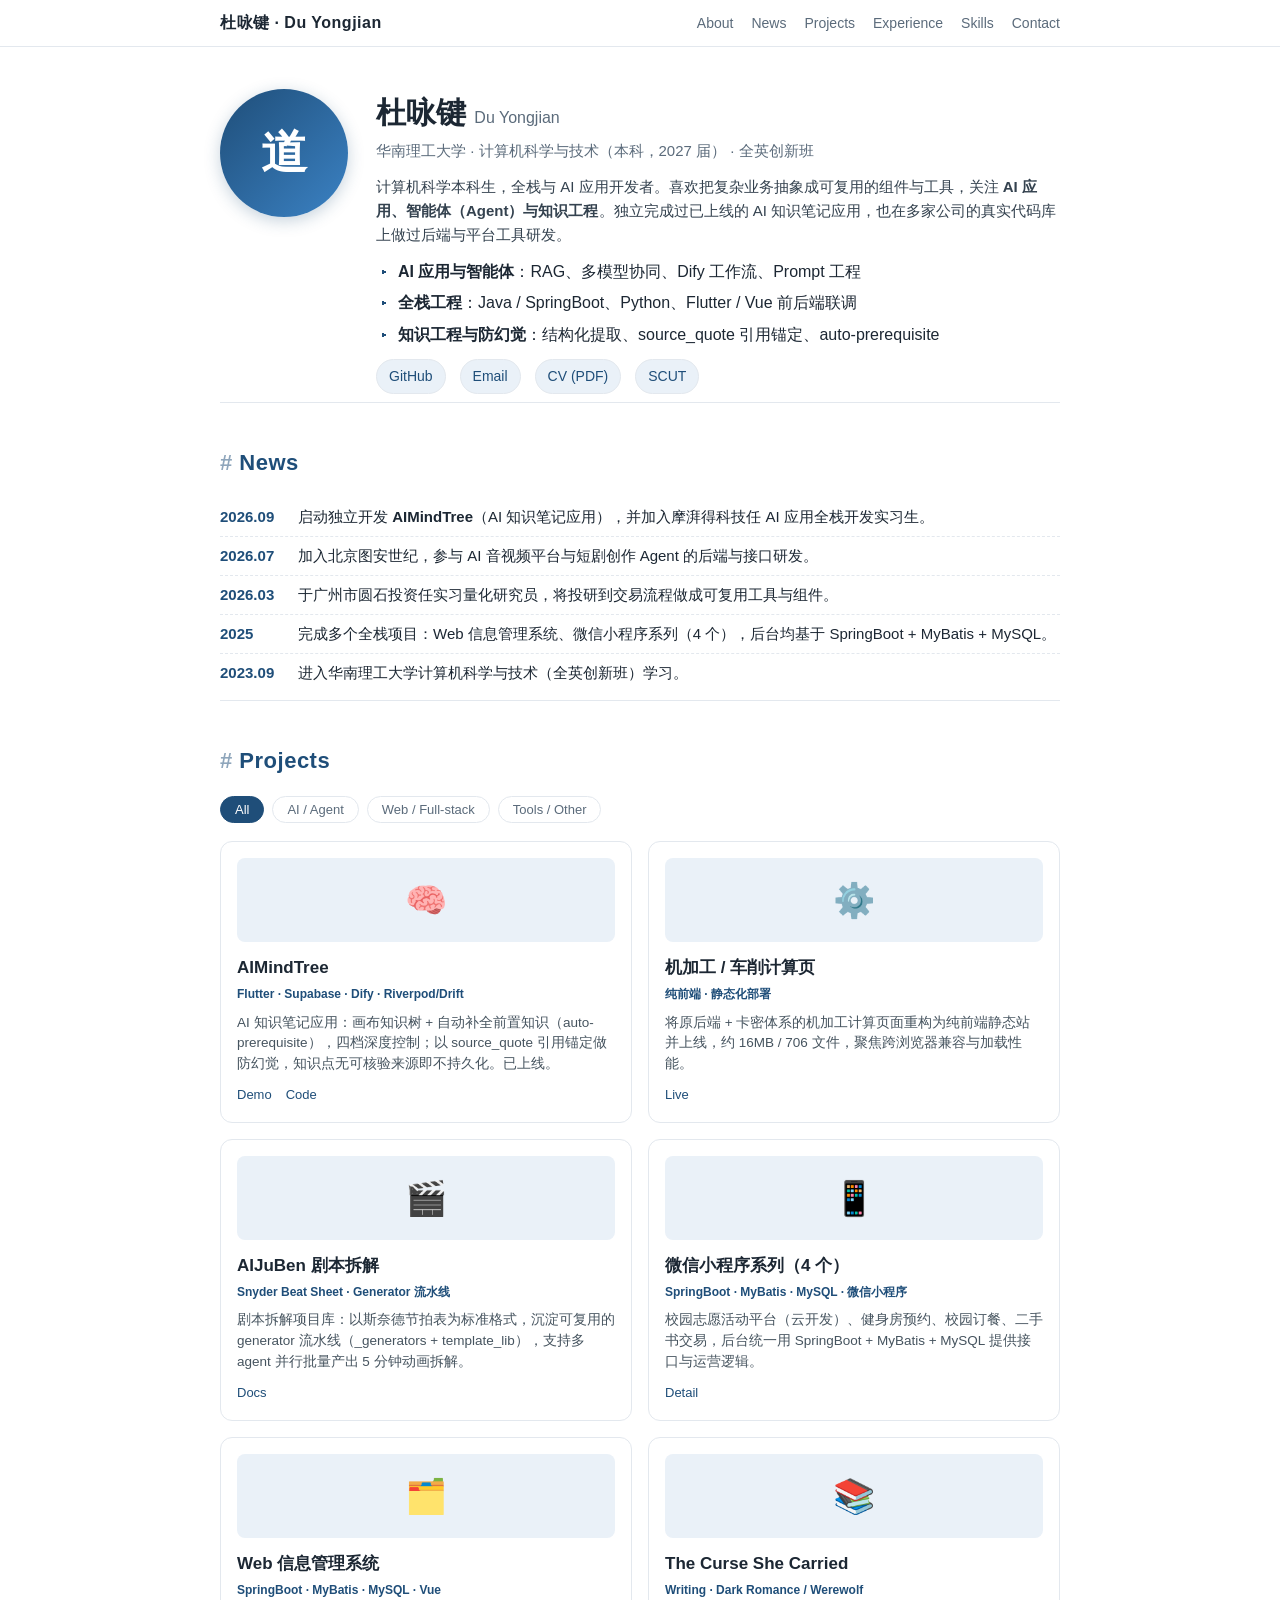
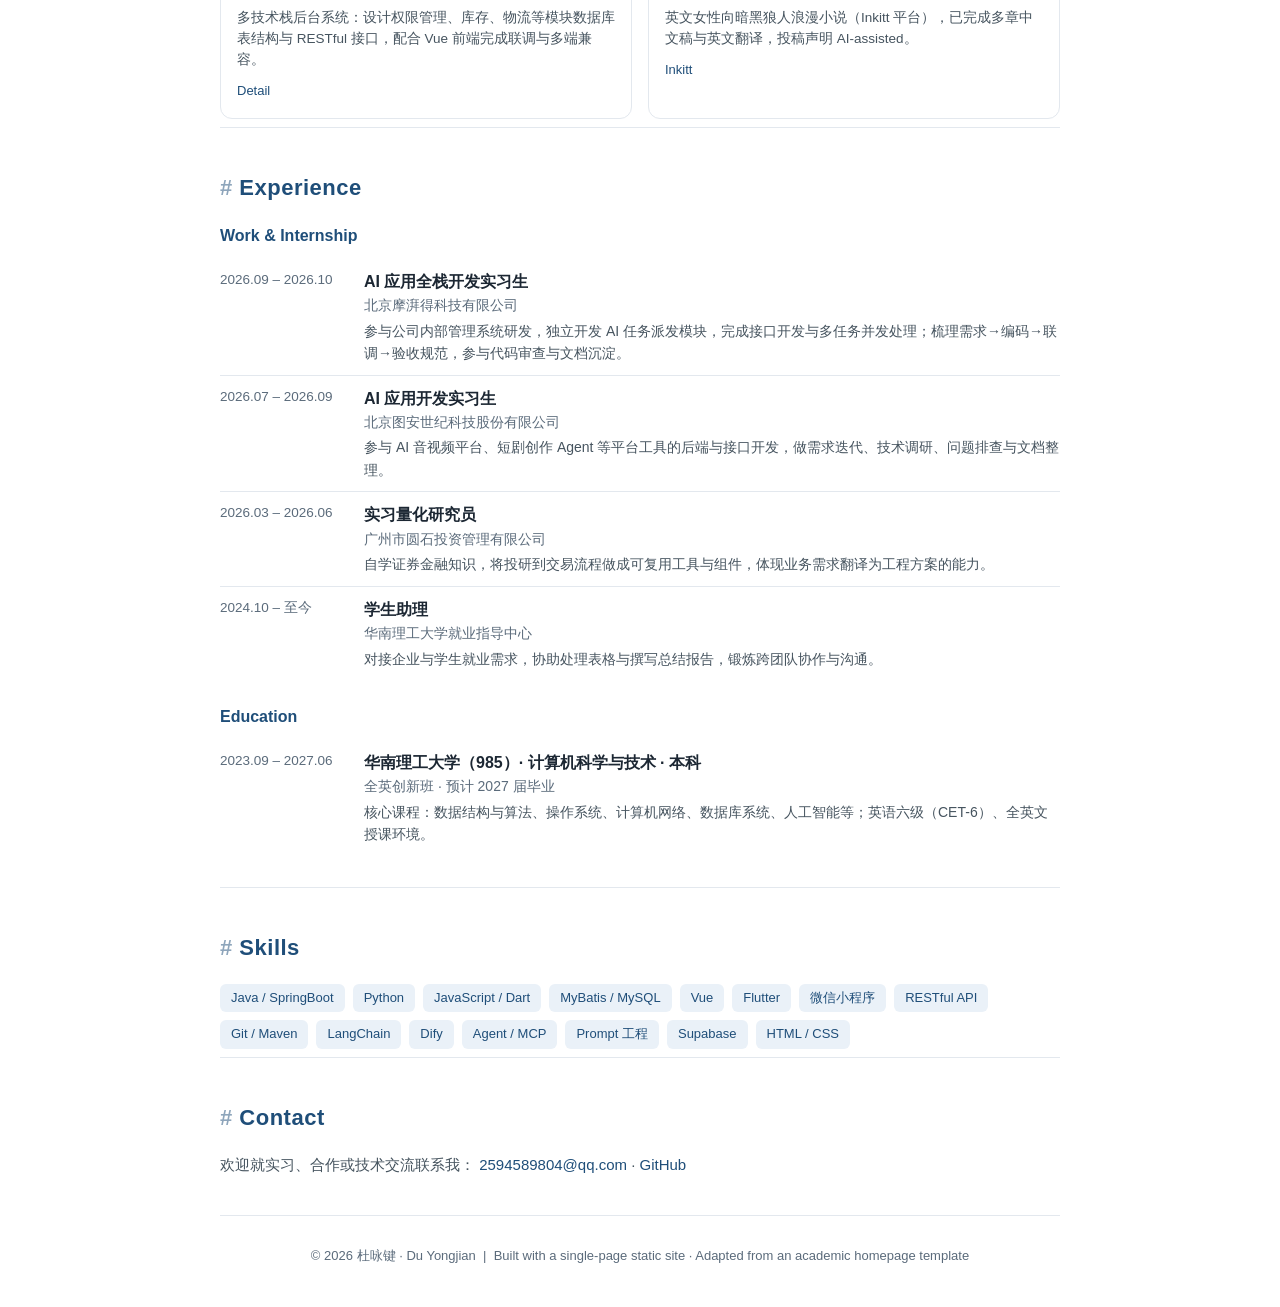
==== index.html @ d3aebc26 "Add personal homepage: single-page site + README" ====
<!DOCTYPE html>
<html lang="zh-CN">
<head>
<meta charset="UTF-8">
<meta name="viewport" content="width=device-width, initial-scale=1.0">
<title>杜咏键 · Du Yongjian — Personal Homepage</title>
<style>
  :root{
    --ink:#1c2733;
    --muted:#5b6b7b;
    --accent:#1f4e79;
    --accent-soft:#eaf1f8;
    --line:#e3e8ee;
    --bg:#ffffff;
    --maxw:880px;
  }
  *{box-sizing:border-box;margin:0;padding:0;}
  html{scroll-behavior:smooth;}
  body{
    font-family:-apple-system,BlinkMacSystemFont,"Segoe UI","PingFang SC","Microsoft YaHei",Helvetica,Arial,sans-serif;
    color:var(--ink);
    background:var(--bg);
    line-height:1.6;
    font-size:16px;
  }
  a{color:var(--accent);text-decoration:none;}
  a:hover{text-decoration:underline;}

  /* ---- nav ---- */
  nav{
    position:sticky;top:0;z-index:50;
    background:rgba(255,255,255,.92);
    backdrop-filter:saturate(180%) blur(8px);
    border-bottom:1px solid var(--line);
  }
  .nav-inner{
    max-width:var(--maxw);margin:0 auto;padding:10px 20px;
    display:flex;align-items:center;justify-content:space-between;gap:12px;
  }
  .nav-brand{font-weight:700;letter-spacing:.5px;color:var(--ink);}
  .nav-links{display:flex;gap:18px;flex-wrap:wrap;font-size:14px;}
  .nav-links a{color:var(--muted);}
  .nav-links a:hover{color:var(--accent);text-decoration:none;}

  .wrap{max-width:var(--maxw);margin:0 auto;padding:0 20px;}

  section{padding:42px 0 8px;border-top:1px solid var(--line);}
  section:first-of-type{border-top:none;}
  h2.sec{
    font-size:22px;font-weight:700;color:var(--accent);
    margin-bottom:18px;letter-spacing:.5px;
  }
  h2.sec::before{content:"# ";color:var(--accent);opacity:.5;}

  /* ---- about ---- */
  .about{display:flex;gap:28px;align-items:flex-start;flex-wrap:wrap;}
  .avatar{
    width:128px;height:128px;border-radius:50%;flex-shrink:0;
    background:linear-gradient(135deg,#1f4e79,#3b82c4);
    display:flex;align-items:center;justify-content:center;
    color:#fff;font-size:46px;font-weight:700;
    box-shadow:0 4px 16px rgba(31,78,121,.25);
  }
  .about-text{flex:1;min-width:260px;}
  .about-text h1{font-size:30px;margin-bottom:2px;}
  .about-text .sub{color:var(--muted);font-size:15px;margin-bottom:12px;}
  .about-text p{font-size:15px;color:#34424f;margin-bottom:10px;}
  .dirs{margin:12px 0;}
  .dirs li{margin:6px 0;list-style:none;padding-left:22px;position:relative;}
  .dirs li::before{content:"▸";position:absolute;left:4px;color:var(--accent);}
  .socials{display:flex;gap:14px;flex-wrap:wrap;margin-top:10px;font-size:14px;}
  .socials a{
    border:1px solid var(--line);padding:5px 12px;border-radius:20px;
    color:var(--accent);background:var(--accent-soft);
  }
  .socials a:hover{background:#dde8f4;text-decoration:none;}

  /* ---- news ---- */
  .news-list{list-style:none;font-size:15px;}
  .news-list li{display:flex;gap:14px;padding:7px 0;border-bottom:1px dashed var(--line);}
  .news-date{color:var(--accent);font-weight:600;flex-shrink:0;width:64px;font-variant-numeric:tabular-nums;}
  .news-list li:last-child{border-bottom:none;}

  /* ---- projects ---- */
  .filters{display:flex;gap:8px;flex-wrap:wrap;margin-bottom:18px;}
  .filters button{
    border:1px solid var(--line);background:#fff;color:var(--muted);
    padding:5px 14px;border-radius:18px;cursor:pointer;font-size:13px;
    font-family:inherit;transition:.15s;
  }
  .filters button:hover{border-color:var(--accent);color:var(--accent);}
  .filters button.active{background:var(--accent);color:#fff;border-color:var(--accent);}

  .proj-grid{display:grid;grid-template-columns:1fr 1fr;gap:16px;}
  .proj{
    border:1px solid var(--line);border-radius:12px;padding:16px;
    transition:.15s;background:#fff;
  }
  .proj:hover{box-shadow:0 6px 20px rgba(31,78,121,.12);transform:translateY(-2px);border-color:#cdd9e6;}
  .proj .thumb{
    height:84px;border-radius:8px;margin-bottom:12px;
    display:flex;align-items:center;justify-content:center;font-size:34px;
    background:var(--accent-soft);
  }
  .proj h3{font-size:17px;margin-bottom:4px;}
  .proj .tags{font-size:12px;color:var(--accent);margin-bottom:8px;font-weight:600;}
  .proj p{font-size:13.5px;color:#46545f;line-height:1.55;}
  .proj .links{margin-top:10px;font-size:13px;display:flex;gap:14px;}

  /* ---- experience ---- */
  .exp-block{margin-bottom:24px;}
  .exp-block h3{font-size:16px;color:var(--accent);margin-bottom:10px;}
  .item{display:flex;gap:14px;padding:10px 0;border-bottom:1px solid var(--line);}
  .item:last-child{border-bottom:none;}
  .item .yr{color:var(--muted);font-size:13.5px;flex-shrink:0;width:130px;font-variant-numeric:tabular-nums;}
  .item .body{flex:1;}
  .item .body .t{font-weight:600;}
  .item .body .o{color:var(--muted);font-size:14px;}
  .item .body .d{font-size:14px;color:#46545f;margin-top:3px;}

  .skills{display:flex;flex-wrap:wrap;gap:8px;margin-top:6px;}
  .skills span{
    background:var(--accent-soft);color:var(--accent);
    padding:4px 11px;border-radius:6px;font-size:13px;
  }

  footer{
    text-align:center;color:var(--muted);font-size:13px;
    padding:30px 20px 40px;border-top:1px solid var(--line);margin-top:30px;
  }

  @media(max-width:680px){
    .proj-grid{grid-template-columns:1fr;}
    .item{flex-direction:column;gap:2px;}
    .item .yr{width:auto;}
    .about-text h1{font-size:26px;}
  }
</style>
</head>
<body>

<nav>
  <div class="nav-inner">
    <div class="nav-brand">杜咏键 · Du Yongjian</div>
    <div class="nav-links">
      <a href="#about">About</a>
      <a href="#news">News</a>
      <a href="#projects">Projects</a>
      <a href="#experience">Experience</a>
      <a href="#skills">Skills</a>
      <a href="#contact">Contact</a>
    </div>
  </div>
</nav>

<div class="wrap">

  <!-- ABOUT -->
  <section id="about">
    <div class="about">
      <div class="avatar">道</div>
      <div class="about-text">
        <h1>杜咏键 <span style="font-size:16px;color:var(--muted);font-weight:400;">Du Yongjian</span></h1>
        <div class="sub">华南理工大学 · 计算机科学与技术（本科，2027 届） · 全英创新班</div>
        <p>计算机科学本科生，全栈与 AI 应用开发者。喜欢把复杂业务抽象成可复用的组件与工具，关注 <b>AI 应用、智能体（Agent）与知识工程</b>。独立完成过已上线的 AI 知识笔记应用，也在多家公司的真实代码库上做过后端与平台工具研发。</p>
        <ul class="dirs">
          <li><b>AI 应用与智能体</b>：RAG、多模型协同、Dify 工作流、Prompt 工程</li>
          <li><b>全栈工程</b>：Java / SpringBoot、Python、Flutter / Vue 前后端联调</li>
          <li><b>知识工程与防幻觉</b>：结构化提取、source_quote 引用锚定、auto-prerequisite</li>
        </ul>
        <div class="socials">
          <a href="https://github.com/duyongjian" target="_blank" rel="noopener">GitHub</a>
          <a href="mailto:2594589804@qq.com">Email</a>
          <a href="#" onclick="return false;">CV (PDF)</a>
          <a href="https://www.scuteo.com" target="_blank" rel="noopener">SCUT</a>
        </div>
      </div>
    </div>
  </section>

  <!-- NEWS -->
  <section id="news">
    <h2 class="sec">News</h2>
    <ul class="news-list">
      <li><span class="news-date">2026.09</span><span>启动独立开发 <b>AIMindTree</b>（AI 知识笔记应用），并加入摩湃得科技任 AI 应用全栈开发实习生。</span></li>
      <li><span class="news-date">2026.07</span><span>加入北京图安世纪，参与 AI 音视频平台与短剧创作 Agent 的后端与接口研发。</span></li>
      <li><span class="news-date">2026.03</span><span>于广州市圆石投资任实习量化研究员，将投研到交易流程做成可复用工具与组件。</span></li>
      <li><span class="news-date">2025</span><span>完成多个全栈项目：Web 信息管理系统、微信小程序系列（4 个），后台均基于 SpringBoot + MyBatis + MySQL。</span></li>
      <li><span class="news-date">2023.09</span><span>进入华南理工大学计算机科学与技术（全英创新班）学习。</span></li>
    </ul>
  </section>

  <!-- PROJECTS -->
  <section id="projects">
    <h2 class="sec">Projects</h2>
    <div class="filters" id="filters">
      <button class="active" data-f="all">All</button>
      <button data-f="ai">AI / Agent</button>
      <button data-f="web">Web / Full-stack</button>
      <button data-f="tool">Tools / Other</button>
    </div>
    <div class="proj-grid" id="projGrid">

      <div class="proj" data-cat="ai">
        <div class="thumb">🧠</div>
        <h3>AIMindTree</h3>
        <div class="tags">Flutter · Supabase · Dify · Riverpod/Drift</div>
        <p>AI 知识笔记应用：画布知识树 + 自动补全前置知识（auto-prerequisite），四档深度控制；以 source_quote 引用锚定做防幻觉，知识点无可核验来源即不持久化。已上线。</p>
        <div class="links"><a href="#" onclick="return false;">Demo</a><a href="#" onclick="return false;">Code</a></div>
      </div>

      <div class="proj" data-cat="web">
        <div class="thumb">⚙️</div>
        <h3>机加工 / 车削计算页</h3>
        <div class="tags">纯前端 · 静态化部署</div>
        <p>将原后端 + 卡密体系的机加工计算页面重构为纯前端静态站并上线，约 16MB / 706 文件，聚焦跨浏览器兼容与加载性能。</p>
        <div class="links"><a href="https://ac4d0d6ac0854cedb9c7479b4c4d7e1e.app.workbuddy.link" target="_blank" rel="noopener">Live</a></div>
      </div>

      <div class="proj" data-cat="tool">
        <div class="thumb">🎬</div>
        <h3>AIJuBen 剧本拆解</h3>
        <div class="tags">Snyder Beat Sheet · Generator 流水线</div>
        <p>剧本拆解项目库：以斯奈德节拍表为标准格式，沉淀可复用的 generator 流水线（_generators + template_lib），支持多 agent 并行批量产出 5 分钟动画拆解。</p>
        <div class="links"><a href="#" onclick="return false;">Docs</a></div>
      </div>

      <div class="proj" data-cat="web">
        <div class="thumb">📱</div>
        <h3>微信小程序系列（4 个）</h3>
        <div class="tags">SpringBoot · MyBatis · MySQL · 微信小程序</div>
        <p>校园志愿活动平台（云开发）、健身房预约、校园订餐、二手书交易，后台统一用 SpringBoot + MyBatis + MySQL 提供接口与运营逻辑。</p>
        <div class="links"><a href="#" onclick="return false;">Detail</a></div>
      </div>

      <div class="proj" data-cat="web">
        <div class="thumb">🗂️</div>
        <h3>Web 信息管理系统</h3>
        <div class="tags">SpringBoot · MyBatis · MySQL · Vue</div>
        <p>多技术栈后台系统：设计权限管理、库存、物流等模块数据库表结构与 RESTful 接口，配合 Vue 前端完成联调与多端兼容。</p>
        <div class="links"><a href="#" onclick="return false;">Detail</a></div>
      </div>

      <div class="proj" data-cat="tool">
        <div class="thumb">📚</div>
        <h3>The Curse She Carried</h3>
        <div class="tags">Writing · Dark Romance / Werewolf</div>
        <p>英文女性向暗黑狼人浪漫小说（Inkitt 平台），已完成多章中文稿与英文翻译，投稿声明 AI-assisted。</p>
        <div class="links"><a href="#" onclick="return false;">Inkitt</a></div>
      </div>

    </div>
  </section>

  <!-- EXPERIENCE -->
  <section id="experience">
    <h2 class="sec">Experience</h2>

    <div class="exp-block">
      <h3>Work &amp; Internship</h3>
      <div class="item">
        <div class="yr">2026.09 – 2026.10</div>
        <div class="body">
          <div class="t">AI 应用全栈开发实习生</div>
          <div class="o">北京摩湃得科技有限公司</div>
          <div class="d">参与公司内部管理系统研发，独立开发 AI 任务派发模块，完成接口开发与多任务并发处理；梳理需求→编码→联调→验收规范，参与代码审查与文档沉淀。</div>
        </div>
      </div>
      <div class="item">
        <div class="yr">2026.07 – 2026.09</div>
        <div class="body">
          <div class="t">AI 应用开发实习生</div>
          <div class="o">北京图安世纪科技股份有限公司</div>
          <div class="d">参与 AI 音视频平台、短剧创作 Agent 等平台工具的后端与接口开发，做需求迭代、技术调研、问题排查与文档整理。</div>
        </div>
      </div>
      <div class="item">
        <div class="yr">2026.03 – 2026.06</div>
        <div class="body">
          <div class="t">实习量化研究员</div>
          <div class="o">广州市圆石投资管理有限公司</div>
          <div class="d">自学证券金融知识，将投研到交易流程做成可复用工具与组件，体现业务需求翻译为工程方案的能力。</div>
        </div>
      </div>
      <div class="item">
        <div class="yr">2024.10 – 至今</div>
        <div class="body">
          <div class="t">学生助理</div>
          <div class="o">华南理工大学就业指导中心</div>
          <div class="d">对接企业与学生就业需求，协助处理表格与撰写总结报告，锻炼跨团队协作与沟通。</div>
        </div>
      </div>
    </div>

    <div class="exp-block">
      <h3>Education</h3>
      <div class="item">
        <div class="yr">2023.09 – 2027.06</div>
        <div class="body">
          <div class="t">华南理工大学（985）· 计算机科学与技术 · 本科</div>
          <div class="o">全英创新班 · 预计 2027 届毕业</div>
          <div class="d">核心课程：数据结构与算法、操作系统、计算机网络、数据库系统、人工智能等；英语六级（CET-6）、全英文授课环境。</div>
        </div>
      </div>
    </div>
  </section>

  <!-- SKILLS -->
  <section id="skills">
    <h2 class="sec">Skills</h2>
    <div class="skills">
      <span>Java / SpringBoot</span><span>Python</span><span>JavaScript / Dart</span>
      <span>MyBatis / MySQL</span><span>Vue</span><span>Flutter</span><span>微信小程序</span>
      <span>RESTful API</span><span>Git / Maven</span><span>LangChain</span><span>Dify</span>
      <span>Agent / MCP</span><span>Prompt 工程</span><span>Supabase</span><span>HTML / CSS</span>
    </div>
  </section>

  <!-- CONTACT -->
  <section id="contact">
    <h2 class="sec">Contact</h2>
    <p style="font-size:15px;color:#46545f;">
      欢迎就实习、合作或技术交流联系我：
      <a href="mailto:2594589804@qq.com">2594589804@qq.com</a> ·
      <a href="https://github.com/duyongjian" target="_blank" rel="noopener">GitHub</a>
    </p>
  </section>

  <footer>
    © 2026 杜咏键 · Du Yongjian &nbsp;|&nbsp; Built with a single-page static site · Adapted from an academic homepage template
  </footer>

</div>

<script>
  // project category filter
  const filters = document.getElementById('filters');
  const projects = [...document.querySelectorAll('#projGrid .proj')];
  filters.addEventListener('click', e => {
    const btn = e.target.closest('button');
    if(!btn) return;
    filters.querySelectorAll('button').forEach(b => b.classList.remove('active'));
    btn.classList.add('active');
    const f = btn.dataset.f;
    projects.forEach(p => {
      p.style.display = (f === 'all' || p.dataset.cat === f) ? '' : 'none';
    });
  });
</script>

</body>
</html>
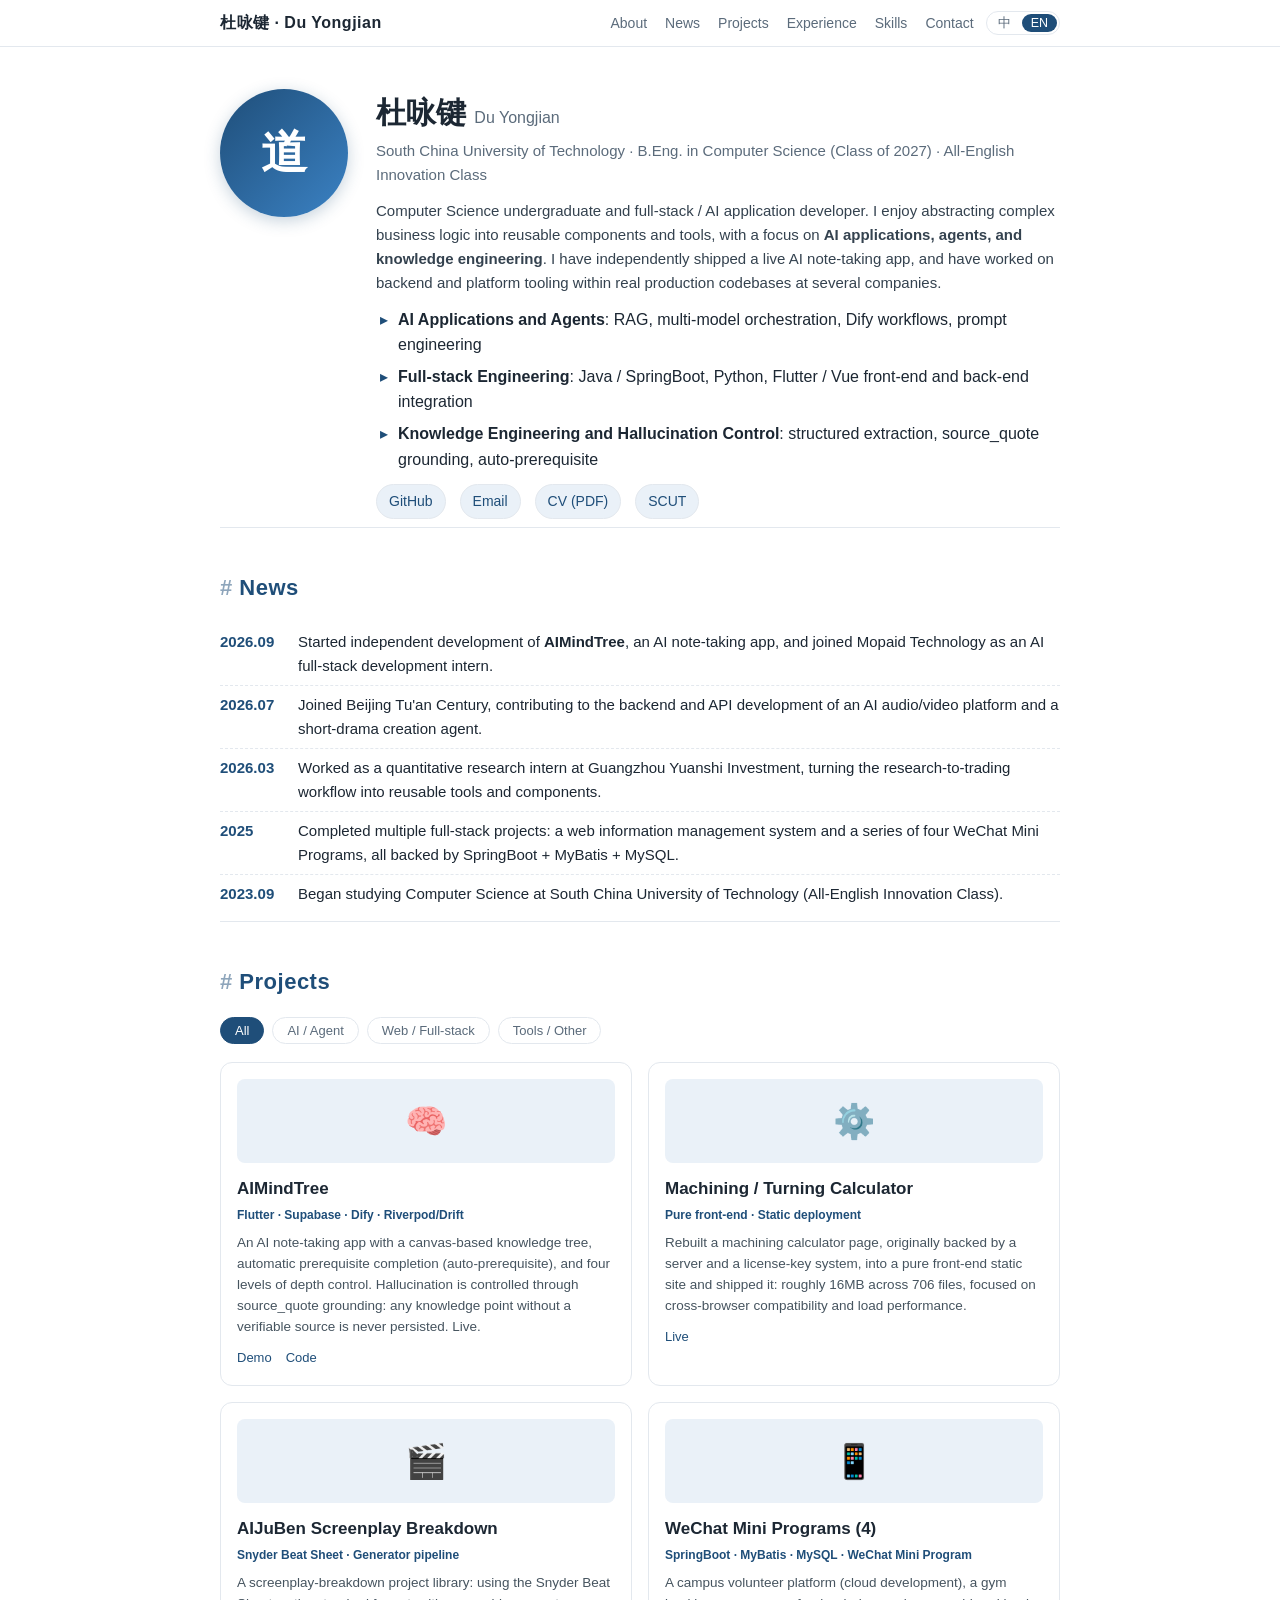
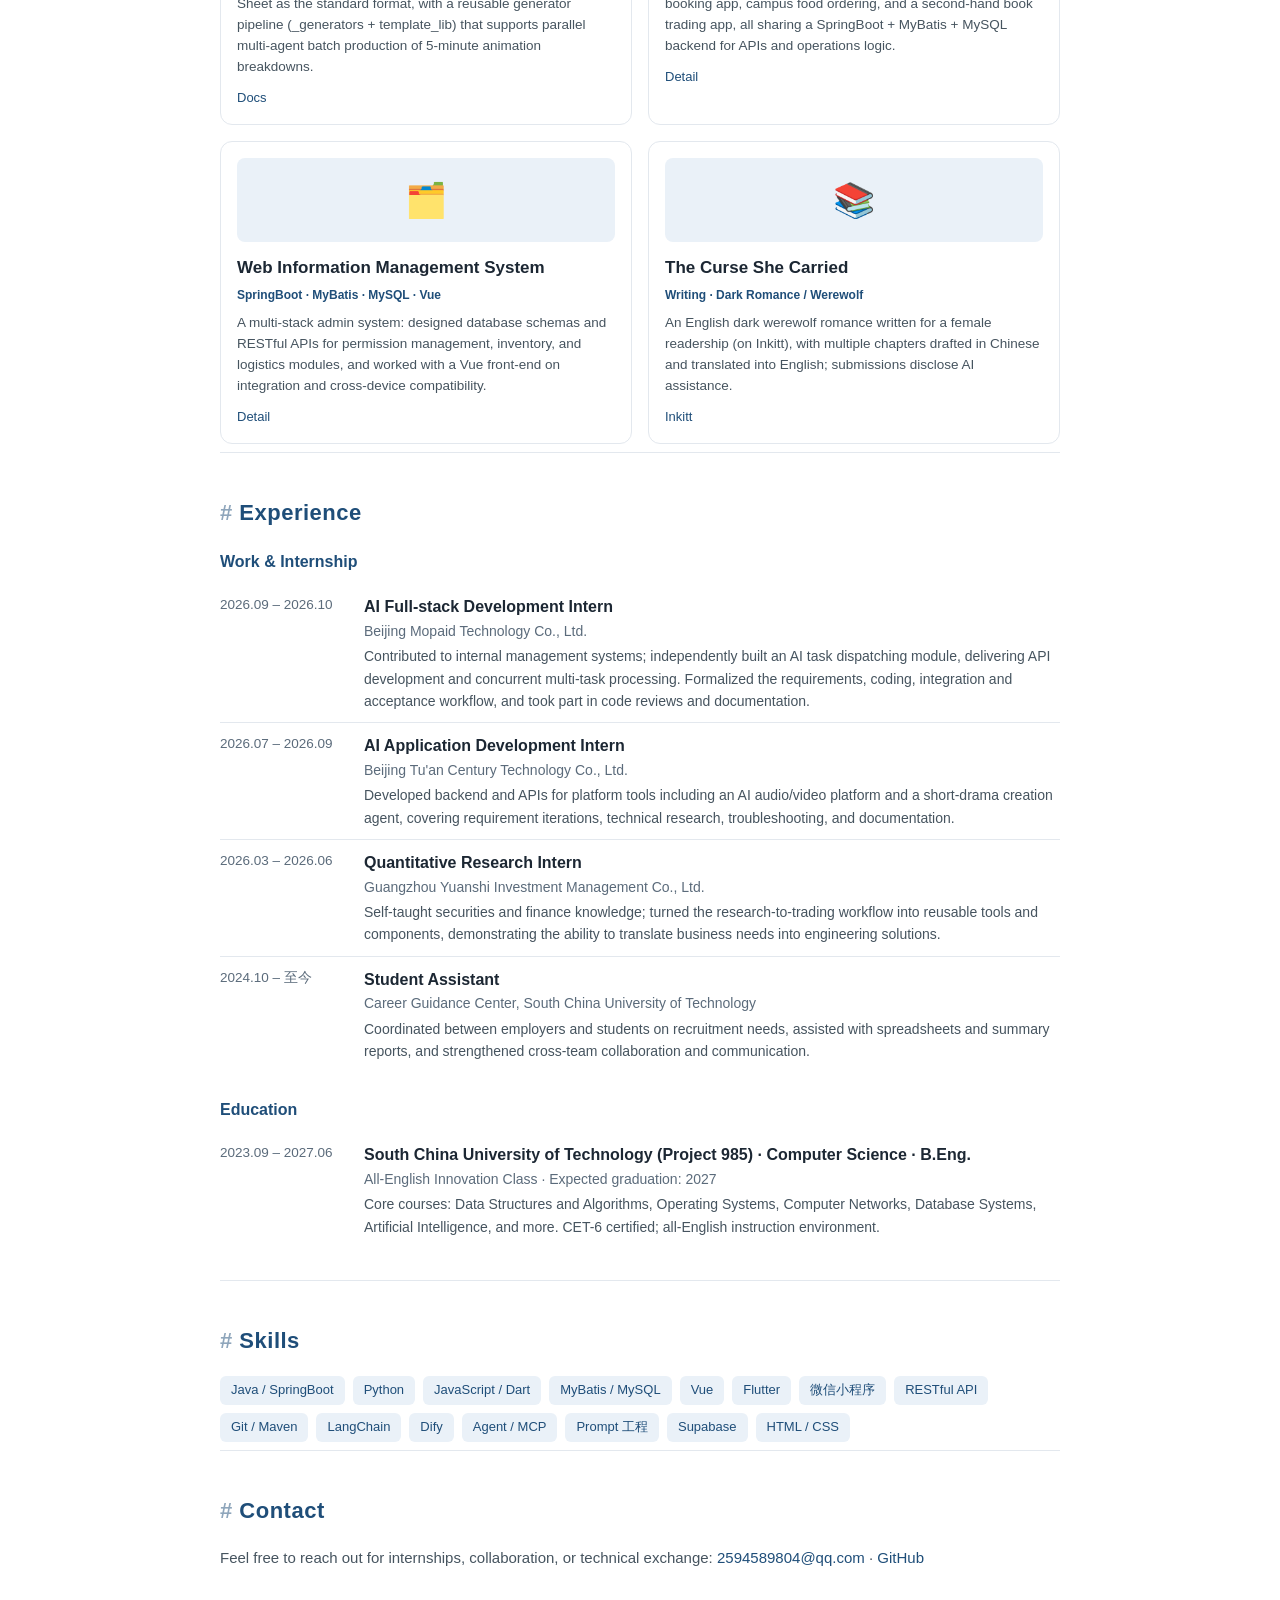
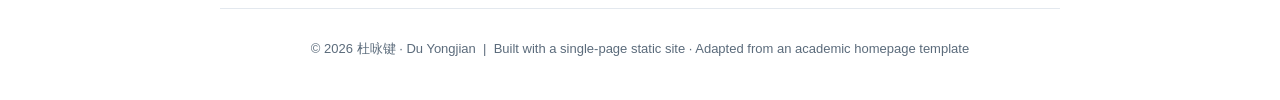
==== commit 6e980e89: "Add full zh/en bilingual support with language switcher" ====
--- a/index.html
+++ b/index.html
@@ -1,5 +1,5 @@
 <!DOCTYPE html>
-<html lang="zh-CN">
+<html lang="zh-CN" data-lang="zh">
 <head>
 <meta charset="UTF-8">
 <meta name="viewport" content="width=device-width, initial-scale=1.0">
@@ -37,10 +37,23 @@
     max-width:var(--maxw);margin:0 auto;padding:10px 20px;
     display:flex;align-items:center;justify-content:space-between;gap:12px;
   }
-  .nav-brand{font-weight:700;letter-spacing:.5px;color:var(--ink);}
-  .nav-links{display:flex;gap:18px;flex-wrap:wrap;font-size:14px;}
+  .nav-brand{font-weight:700;letter-spacing:.5px;color:var(--ink);flex-shrink:0;}
+  .nav-links{display:flex;gap:18px;flex-wrap:wrap;font-size:14px;margin-left:auto;}
   .nav-links a{color:var(--muted);}
   .nav-links a:hover{color:var(--accent);text-decoration:none;}
+
+  /* ---- language switch ---- */
+  .lang-switch{
+    display:flex;gap:2px;border:1px solid var(--line);
+    border-radius:14px;padding:2px;flex-shrink:0;background:#fff;
+  }
+  .lang-switch button{
+    border:none;background:transparent;color:var(--muted);
+    font-family:inherit;font-size:12.5px;padding:3px 9px;
+    border-radius:12px;cursor:pointer;line-height:1;transition:.15s;
+  }
+  .lang-switch button:hover{color:var(--accent);}
+  .lang-switch button.active{background:var(--accent);color:#fff;}
 
   .wrap{max-width:var(--maxw);margin:0 auto;padding:0 20px;}
 
@@ -80,6 +93,7 @@
   .news-list li{display:flex;gap:14px;padding:7px 0;border-bottom:1px dashed var(--line);}
   .news-date{color:var(--accent);font-weight:600;flex-shrink:0;width:64px;font-variant-numeric:tabular-nums;}
   .news-list li:last-child{border-bottom:none;}
+  .news-list .n{flex:1;}
 
   /* ---- projects ---- */
   .filters{display:flex;gap:8px;flex-wrap:wrap;margin-bottom:18px;}
@@ -134,6 +148,7 @@
     .item{flex-direction:column;gap:2px;}
     .item .yr{width:auto;}
     .about-text h1{font-size:26px;}
+    .nav-links{gap:12px;font-size:13px;}
   }
 </style>
 </head>
@@ -150,6 +165,10 @@
       <a href="#skills">Skills</a>
       <a href="#contact">Contact</a>
     </div>
+    <div class="lang-switch" role="group" aria-label="Language / 语言">
+      <button type="button" data-lang-btn="zh" aria-label="中文">中</button>
+      <button type="button" data-lang-btn="en" aria-label="English">EN</button>
+    </div>
   </div>
 </nav>
 
@@ -161,12 +180,12 @@
       <div class="avatar">道</div>
       <div class="about-text">
         <h1>杜咏键 <span style="font-size:16px;color:var(--muted);font-weight:400;">Du Yongjian</span></h1>
-        <div class="sub">华南理工大学 · 计算机科学与技术（本科，2027 届） · 全英创新班</div>
-        <p>计算机科学本科生，全栈与 AI 应用开发者。喜欢把复杂业务抽象成可复用的组件与工具，关注 <b>AI 应用、智能体（Agent）与知识工程</b>。独立完成过已上线的 AI 知识笔记应用，也在多家公司的真实代码库上做过后端与平台工具研发。</p>
+        <div class="sub" data-zh="华南理工大学 · 计算机科学与技术（本科，2027 届） · 全英创新班" data-en="South China University of Technology · B.Eng. in Computer Science (Class of 2027) · All-English Innovation Class">华南理工大学 · 计算机科学与技术（本科，2027 届） · 全英创新班</div>
+        <p data-zh="计算机科学本科生，全栈与 AI 应用开发者。喜欢把复杂业务抽象成可复用的组件与工具，关注 <b>AI 应用、智能体（Agent）与知识工程</b>。独立完成过已上线的 AI 知识笔记应用，也在多家公司的真实代码库上做过后端与平台工具研发。" data-en="Computer Science undergraduate and full-stack / AI application developer. I enjoy abstracting complex business logic into reusable components and tools, with a focus on <b>AI applications, agents, and knowledge engineering</b>. I have independently shipped a live AI note-taking app, and have worked on backend and platform tooling within real production codebases at several companies.">计算机科学本科生，全栈与 AI 应用开发者。喜欢把复杂业务抽象成可复用的组件与工具，关注 <b>AI 应用、智能体（Agent）与知识工程</b>。独立完成过已上线的 AI 知识笔记应用，也在多家公司的真实代码库上做过后端与平台工具研发。</p>
         <ul class="dirs">
-          <li><b>AI 应用与智能体</b>：RAG、多模型协同、Dify 工作流、Prompt 工程</li>
-          <li><b>全栈工程</b>：Java / SpringBoot、Python、Flutter / Vue 前后端联调</li>
-          <li><b>知识工程与防幻觉</b>：结构化提取、source_quote 引用锚定、auto-prerequisite</li>
+          <li data-zh="<b>AI 应用与智能体</b>：RAG、多模型协同、Dify 工作流、Prompt 工程" data-en="<b>AI Applications and Agents</b>: RAG, multi-model orchestration, Dify workflows, prompt engineering"><b>AI 应用与智能体</b>：RAG、多模型协同、Dify 工作流、Prompt 工程</li>
+          <li data-zh="<b>全栈工程</b>：Java / SpringBoot、Python、Flutter / Vue 前后端联调" data-en="<b>Full-stack Engineering</b>: Java / SpringBoot, Python, Flutter / Vue front-end and back-end integration"><b>全栈工程</b>：Java / SpringBoot、Python、Flutter / Vue 前后端联调</li>
+          <li data-zh="<b>知识工程与防幻觉</b>：结构化提取、source_quote 引用锚定、auto-prerequisite" data-en="<b>Knowledge Engineering and Hallucination Control</b>: structured extraction, source_quote grounding, auto-prerequisite"><b>知识工程与防幻觉</b>：结构化提取、source_quote 引用锚定、auto-prerequisite</li>
         </ul>
         <div class="socials">
           <a href="https://github.com/duyongjian" target="_blank" rel="noopener">GitHub</a>
@@ -182,11 +201,11 @@
   <section id="news">
     <h2 class="sec">News</h2>
     <ul class="news-list">
-      <li><span class="news-date">2026.09</span><span>启动独立开发 <b>AIMindTree</b>（AI 知识笔记应用），并加入摩湃得科技任 AI 应用全栈开发实习生。</span></li>
-      <li><span class="news-date">2026.07</span><span>加入北京图安世纪，参与 AI 音视频平台与短剧创作 Agent 的后端与接口研发。</span></li>
-      <li><span class="news-date">2026.03</span><span>于广州市圆石投资任实习量化研究员，将投研到交易流程做成可复用工具与组件。</span></li>
-      <li><span class="news-date">2025</span><span>完成多个全栈项目：Web 信息管理系统、微信小程序系列（4 个），后台均基于 SpringBoot + MyBatis + MySQL。</span></li>
-      <li><span class="news-date">2023.09</span><span>进入华南理工大学计算机科学与技术（全英创新班）学习。</span></li>
+      <li><span class="news-date">2026.09</span><span class="n" data-zh="启动独立开发 <b>AIMindTree</b>（AI 知识笔记应用），并加入摩湃得科技任 AI 应用全栈开发实习生。" data-en="Started independent development of <b>AIMindTree</b>, an AI note-taking app, and joined Mopaid Technology as an AI full-stack development intern.">启动独立开发 <b>AIMindTree</b>（AI 知识笔记应用），并加入摩湃得科技任 AI 应用全栈开发实习生。</span></li>
+      <li><span class="news-date">2026.07</span><span class="n" data-zh="加入北京图安世纪，参与 AI 音视频平台与短剧创作 Agent 的后端与接口研发。" data-en="Joined Beijing Tu'an Century, contributing to the backend and API development of an AI audio/video platform and a short-drama creation agent.">加入北京图安世纪，参与 AI 音视频平台与短剧创作 Agent 的后端与接口研发。</span></li>
+      <li><span class="news-date">2026.03</span><span class="n" data-zh="于广州市圆石投资任实习量化研究员，将投研到交易流程做成可复用工具与组件。" data-en="Worked as a quantitative research intern at Guangzhou Yuanshi Investment, turning the research-to-trading workflow into reusable tools and components.">于广州市圆石投资任实习量化研究员，将投研到交易流程做成可复用工具与组件。</span></li>
+      <li><span class="news-date">2025</span><span class="n" data-zh="完成多个全栈项目：Web 信息管理系统、微信小程序系列（4 个），后台均基于 SpringBoot + MyBatis + MySQL。" data-en="Completed multiple full-stack projects: a web information management system and a series of four WeChat Mini Programs, all backed by SpringBoot + MyBatis + MySQL.">完成多个全栈项目：Web 信息管理系统、微信小程序系列（4 个），后台均基于 SpringBoot + MyBatis + MySQL。</span></li>
+      <li><span class="news-date">2023.09</span><span class="n" data-zh="进入华南理工大学计算机科学与技术（全英创新班）学习。" data-en="Began studying Computer Science at South China University of Technology (All-English Innovation Class).">进入华南理工大学计算机科学与技术（全英创新班）学习。</span></li>
     </ul>
   </section>
 
@@ -205,39 +224,39 @@
         <div class="thumb">🧠</div>
         <h3>AIMindTree</h3>
         <div class="tags">Flutter · Supabase · Dify · Riverpod/Drift</div>
-        <p>AI 知识笔记应用：画布知识树 + 自动补全前置知识（auto-prerequisite），四档深度控制；以 source_quote 引用锚定做防幻觉，知识点无可核验来源即不持久化。已上线。</p>
+        <p data-zh="AI 知识笔记应用：画布知识树 + 自动补全前置知识（auto-prerequisite），四档深度控制；以 source_quote 引用锚定做防幻觉，知识点无可核验来源即不持久化。已上线。" data-en="An AI note-taking app with a canvas-based knowledge tree, automatic prerequisite completion (auto-prerequisite), and four levels of depth control. Hallucination is controlled through source_quote grounding: any knowledge point without a verifiable source is never persisted. Live.">AI 知识笔记应用：画布知识树 + 自动补全前置知识（auto-prerequisite），四档深度控制；以 source_quote 引用锚定做防幻觉，知识点无可核验来源即不持久化。已上线。</p>
         <div class="links"><a href="#" onclick="return false;">Demo</a><a href="#" onclick="return false;">Code</a></div>
       </div>
 
       <div class="proj" data-cat="web">
         <div class="thumb">⚙️</div>
-        <h3>机加工 / 车削计算页</h3>
-        <div class="tags">纯前端 · 静态化部署</div>
-        <p>将原后端 + 卡密体系的机加工计算页面重构为纯前端静态站并上线，约 16MB / 706 文件，聚焦跨浏览器兼容与加载性能。</p>
+        <h3 data-zh="机加工 / 车削计算页" data-en="Machining / Turning Calculator">机加工 / 车削计算页</h3>
+        <div class="tags" data-zh="纯前端 · 静态化部署" data-en="Pure front-end · Static deployment">纯前端 · 静态化部署</div>
+        <p data-zh="将原后端 + 卡密体系的机加工计算页面重构为纯前端静态站并上线，约 16MB / 706 文件，聚焦跨浏览器兼容与加载性能。" data-en="Rebuilt a machining calculator page, originally backed by a server and a license-key system, into a pure front-end static site and shipped it: roughly 16MB across 706 files, focused on cross-browser compatibility and load performance.">将原后端 + 卡密体系的机加工计算页面重构为纯前端静态站并上线，约 16MB / 706 文件，聚焦跨浏览器兼容与加载性能。</p>
         <div class="links"><a href="https://ac4d0d6ac0854cedb9c7479b4c4d7e1e.app.workbuddy.link" target="_blank" rel="noopener">Live</a></div>
       </div>
 
       <div class="proj" data-cat="tool">
         <div class="thumb">🎬</div>
-        <h3>AIJuBen 剧本拆解</h3>
-        <div class="tags">Snyder Beat Sheet · Generator 流水线</div>
-        <p>剧本拆解项目库：以斯奈德节拍表为标准格式，沉淀可复用的 generator 流水线（_generators + template_lib），支持多 agent 并行批量产出 5 分钟动画拆解。</p>
+        <h3 data-zh="AIJuBen 剧本拆解" data-en="AIJuBen Screenplay Breakdown">AIJuBen 剧本拆解</h3>
+        <div class="tags" data-zh="Snyder Beat Sheet · Generator 流水线" data-en="Snyder Beat Sheet · Generator pipeline">Snyder Beat Sheet · Generator 流水线</div>
+        <p data-zh="剧本拆解项目库：以斯奈德节拍表为标准格式，沉淀可复用的 generator 流水线（_generators + template_lib），支持多 agent 并行批量产出 5 分钟动画拆解。" data-en="A screenplay-breakdown project library: using the Snyder Beat Sheet as the standard format, with a reusable generator pipeline (_generators + template_lib) that supports parallel multi-agent batch production of 5-minute animation breakdowns.">剧本拆解项目库：以斯奈德节拍表为标准格式，沉淀可复用的 generator 流水线（_generators + template_lib），支持多 agent 并行批量产出 5 分钟动画拆解。</p>
         <div class="links"><a href="#" onclick="return false;">Docs</a></div>
       </div>
 
       <div class="proj" data-cat="web">
         <div class="thumb">📱</div>
-        <h3>微信小程序系列（4 个）</h3>
-        <div class="tags">SpringBoot · MyBatis · MySQL · 微信小程序</div>
-        <p>校园志愿活动平台（云开发）、健身房预约、校园订餐、二手书交易，后台统一用 SpringBoot + MyBatis + MySQL 提供接口与运营逻辑。</p>
+        <h3 data-zh="微信小程序系列（4 个）" data-en="WeChat Mini Programs (4)">微信小程序系列（4 个）</h3>
+        <div class="tags" data-zh="SpringBoot · MyBatis · MySQL · 微信小程序" data-en="SpringBoot · MyBatis · MySQL · WeChat Mini Program">SpringBoot · MyBatis · MySQL · 微信小程序</div>
+        <p data-zh="校园志愿活动平台（云开发）、健身房预约、校园订餐、二手书交易，后台统一用 SpringBoot + MyBatis + MySQL 提供接口与运营逻辑。" data-en="A campus volunteer platform (cloud development), a gym booking app, campus food ordering, and a second-hand book trading app, all sharing a SpringBoot + MyBatis + MySQL backend for APIs and operations logic.">校园志愿活动平台（云开发）、健身房预约、校园订餐、二手书交易，后台统一用 SpringBoot + MyBatis + MySQL 提供接口与运营逻辑。</p>
         <div class="links"><a href="#" onclick="return false;">Detail</a></div>
       </div>
 
       <div class="proj" data-cat="web">
         <div class="thumb">🗂️</div>
-        <h3>Web 信息管理系统</h3>
+        <h3 data-zh="Web 信息管理系统" data-en="Web Information Management System">Web 信息管理系统</h3>
         <div class="tags">SpringBoot · MyBatis · MySQL · Vue</div>
-        <p>多技术栈后台系统：设计权限管理、库存、物流等模块数据库表结构与 RESTful 接口，配合 Vue 前端完成联调与多端兼容。</p>
+        <p data-zh="多技术栈后台系统：设计权限管理、库存、物流等模块数据库表结构与 RESTful 接口，配合 Vue 前端完成联调与多端兼容。" data-en="A multi-stack admin system: designed database schemas and RESTful APIs for permission management, inventory, and logistics modules, and worked with a Vue front-end on integration and cross-device compatibility.">多技术栈后台系统：设计权限管理、库存、物流等模块数据库表结构与 RESTful 接口，配合 Vue 前端完成联调与多端兼容。</p>
         <div class="links"><a href="#" onclick="return false;">Detail</a></div>
       </div>
 
@@ -245,7 +264,7 @@
         <div class="thumb">📚</div>
         <h3>The Curse She Carried</h3>
         <div class="tags">Writing · Dark Romance / Werewolf</div>
-        <p>英文女性向暗黑狼人浪漫小说（Inkitt 平台），已完成多章中文稿与英文翻译，投稿声明 AI-assisted。</p>
+        <p data-zh="英文女性向暗黑狼人浪漫小说（Inkitt 平台），已完成多章中文稿与英文翻译，投稿声明 AI-assisted。" data-en="An English dark werewolf romance written for a female readership (on Inkitt), with multiple chapters drafted in Chinese and translated into English; submissions disclose AI assistance.">英文女性向暗黑狼人浪漫小说（Inkitt 平台），已完成多章中文稿与英文翻译，投稿声明 AI-assisted。</p>
         <div class="links"><a href="#" onclick="return false;">Inkitt</a></div>
       </div>
 
@@ -261,33 +280,33 @@
       <div class="item">
         <div class="yr">2026.09 – 2026.10</div>
         <div class="body">
-          <div class="t">AI 应用全栈开发实习生</div>
-          <div class="o">北京摩湃得科技有限公司</div>
-          <div class="d">参与公司内部管理系统研发，独立开发 AI 任务派发模块，完成接口开发与多任务并发处理；梳理需求→编码→联调→验收规范，参与代码审查与文档沉淀。</div>
+          <div class="t" data-zh="AI 应用全栈开发实习生" data-en="AI Full-stack Development Intern">AI 应用全栈开发实习生</div>
+          <div class="o" data-zh="北京摩湃得科技有限公司" data-en="Beijing Mopaid Technology Co., Ltd.">北京摩湃得科技有限公司</div>
+          <div class="d" data-zh="参与公司内部管理系统研发，独立开发 AI 任务派发模块，完成接口开发与多任务并发处理；梳理需求→编码→联调→验收规范，参与代码审查与文档沉淀。" data-en="Contributed to internal management systems; independently built an AI task dispatching module, delivering API development and concurrent multi-task processing. Formalized the requirements, coding, integration and acceptance workflow, and took part in code reviews and documentation.">参与公司内部管理系统研发，独立开发 AI 任务派发模块，完成接口开发与多任务并发处理；梳理需求→编码→联调→验收规范，参与代码审查与文档沉淀。</div>
         </div>
       </div>
       <div class="item">
         <div class="yr">2026.07 – 2026.09</div>
         <div class="body">
-          <div class="t">AI 应用开发实习生</div>
-          <div class="o">北京图安世纪科技股份有限公司</div>
-          <div class="d">参与 AI 音视频平台、短剧创作 Agent 等平台工具的后端与接口开发，做需求迭代、技术调研、问题排查与文档整理。</div>
+          <div class="t" data-zh="AI 应用开发实习生" data-en="AI Application Development Intern">AI 应用开发实习生</div>
+          <div class="o" data-zh="北京图安世纪科技股份有限公司" data-en="Beijing Tu'an Century Technology Co., Ltd.">北京图安世纪科技股份有限公司</div>
+          <div class="d" data-zh="参与 AI 音视频平台、短剧创作 Agent 等平台工具的后端与接口开发，做需求迭代、技术调研、问题排查与文档整理。" data-en="Developed backend and APIs for platform tools including an AI audio/video platform and a short-drama creation agent, covering requirement iterations, technical research, troubleshooting, and documentation.">参与 AI 音视频平台、短剧创作 Agent 等平台工具的后端与接口开发，做需求迭代、技术调研、问题排查与文档整理。</div>
         </div>
       </div>
       <div class="item">
         <div class="yr">2026.03 – 2026.06</div>
         <div class="body">
-          <div class="t">实习量化研究员</div>
-          <div class="o">广州市圆石投资管理有限公司</div>
-          <div class="d">自学证券金融知识，将投研到交易流程做成可复用工具与组件，体现业务需求翻译为工程方案的能力。</div>
+          <div class="t" data-zh="实习量化研究员" data-en="Quantitative Research Intern">实习量化研究员</div>
+          <div class="o" data-zh="广州市圆石投资管理有限公司" data-en="Guangzhou Yuanshi Investment Management Co., Ltd.">广州市圆石投资管理有限公司</div>
+          <div class="d" data-zh="自学证券金融知识，将投研到交易流程做成可复用工具与组件，体现业务需求翻译为工程方案的能力。" data-en="Self-taught securities and finance knowledge; turned the research-to-trading workflow into reusable tools and components, demonstrating the ability to translate business needs into engineering solutions.">自学证券金融知识，将投研到交易流程做成可复用工具与组件，体现业务需求翻译为工程方案的能力。</div>
         </div>
       </div>
       <div class="item">
         <div class="yr">2024.10 – 至今</div>
         <div class="body">
-          <div class="t">学生助理</div>
-          <div class="o">华南理工大学就业指导中心</div>
-          <div class="d">对接企业与学生就业需求，协助处理表格与撰写总结报告，锻炼跨团队协作与沟通。</div>
+          <div class="t" data-zh="学生助理" data-en="Student Assistant">学生助理</div>
+          <div class="o" data-zh="华南理工大学就业指导中心" data-en="Career Guidance Center, South China University of Technology">华南理工大学就业指导中心</div>
+          <div class="d" data-zh="对接企业与学生就业需求，协助处理表格与撰写总结报告，锻炼跨团队协作与沟通。" data-en="Coordinated between employers and students on recruitment needs, assisted with spreadsheets and summary reports, and strengthened cross-team collaboration and communication.">对接企业与学生就业需求，协助处理表格与撰写总结报告，锻炼跨团队协作与沟通。</div>
         </div>
       </div>
     </div>
@@ -297,9 +316,9 @@
       <div class="item">
         <div class="yr">2023.09 – 2027.06</div>
         <div class="body">
-          <div class="t">华南理工大学（985）· 计算机科学与技术 · 本科</div>
-          <div class="o">全英创新班 · 预计 2027 届毕业</div>
-          <div class="d">核心课程：数据结构与算法、操作系统、计算机网络、数据库系统、人工智能等；英语六级（CET-6）、全英文授课环境。</div>
+          <div class="t" data-zh="华南理工大学（985）· 计算机科学与技术 · 本科" data-en="South China University of Technology (Project 985) · Computer Science · B.Eng.">华南理工大学（985）· 计算机科学与技术 · 本科</div>
+          <div class="o" data-zh="全英创新班 · 预计 2027 届毕业" data-en="All-English Innovation Class · Expected graduation: 2027">全英创新班 · 预计 2027 届毕业</div>
+          <div class="d" data-zh="核心课程：数据结构与算法、操作系统、计算机网络、数据库系统、人工智能等；英语六级（CET-6）、全英文授课环境。" data-en="Core courses: Data Structures and Algorithms, Operating Systems, Computer Networks, Database Systems, Artificial Intelligence, and more. CET-6 certified; all-English instruction environment.">核心课程：数据结构与算法、操作系统、计算机网络、数据库系统、人工智能等；英语六级（CET-6）、全英文授课环境。</div>
         </div>
       </div>
     </div>
@@ -320,7 +339,7 @@
   <section id="contact">
     <h2 class="sec">Contact</h2>
     <p style="font-size:15px;color:#46545f;">
-      欢迎就实习、合作或技术交流联系我：
+      <span data-zh="欢迎就实习、合作或技术交流联系我：" data-en="Feel free to reach out for internships, collaboration, or technical exchange:">欢迎就实习、合作或技术交流联系我：</span>
       <a href="mailto:2594589804@qq.com">2594589804@qq.com</a> ·
       <a href="https://github.com/duyongjian" target="_blank" rel="noopener">GitHub</a>
     </p>
@@ -333,7 +352,7 @@
 </div>
 
 <script>
-  // project category filter
+  // ---- project category filter ----
   const filters = document.getElementById('filters');
   const projects = [...document.querySelectorAll('#projGrid .proj')];
   filters.addEventListener('click', e => {
@@ -346,6 +365,43 @@
       p.style.display = (f === 'all' || p.dataset.cat === f) ? '' : 'none';
     });
   });
+
+  // ---- i18n: single-page zh/en switch ----
+  (function(){
+    const LANGS = ['zh', 'en'];
+    const KEY = 'site-lang';
+
+    function detect(){
+      const q = new URLSearchParams(location.search).get('lang');
+      if (LANGS.indexOf(q) !== -1) return q;
+      let saved = null;
+      try { saved = localStorage.getItem(KEY); } catch(e) {}
+      if (LANGS.indexOf(saved) !== -1) return saved;
+      const nav = (navigator.language || 'zh').toLowerCase();
+      return nav.indexOf('en') === 0 ? 'en' : 'zh';
+    }
+
+    function apply(lang){
+      document.documentElement.lang = (lang === 'en' ? 'en' : 'zh-CN');
+      document.documentElement.setAttribute('data-lang', lang);
+      document.querySelectorAll('[data-zh]').forEach(function(el){
+        const v = el.getAttribute('data-' + lang);
+        if (v !== null) el.innerHTML = v;
+      });
+      document.querySelectorAll('[data-lang-btn]').forEach(function(b){
+        b.classList.toggle('active', b.getAttribute('data-lang-btn') === lang);
+      });
+      try { localStorage.setItem(KEY, lang); } catch(e) {}
+    }
+
+    document.querySelectorAll('[data-lang-btn]').forEach(function(b){
+      b.addEventListener('click', function(){
+        apply(b.getAttribute('data-lang-btn'));
+      });
+    });
+
+    apply(detect());
+  })();
 </script>
 
 </body>
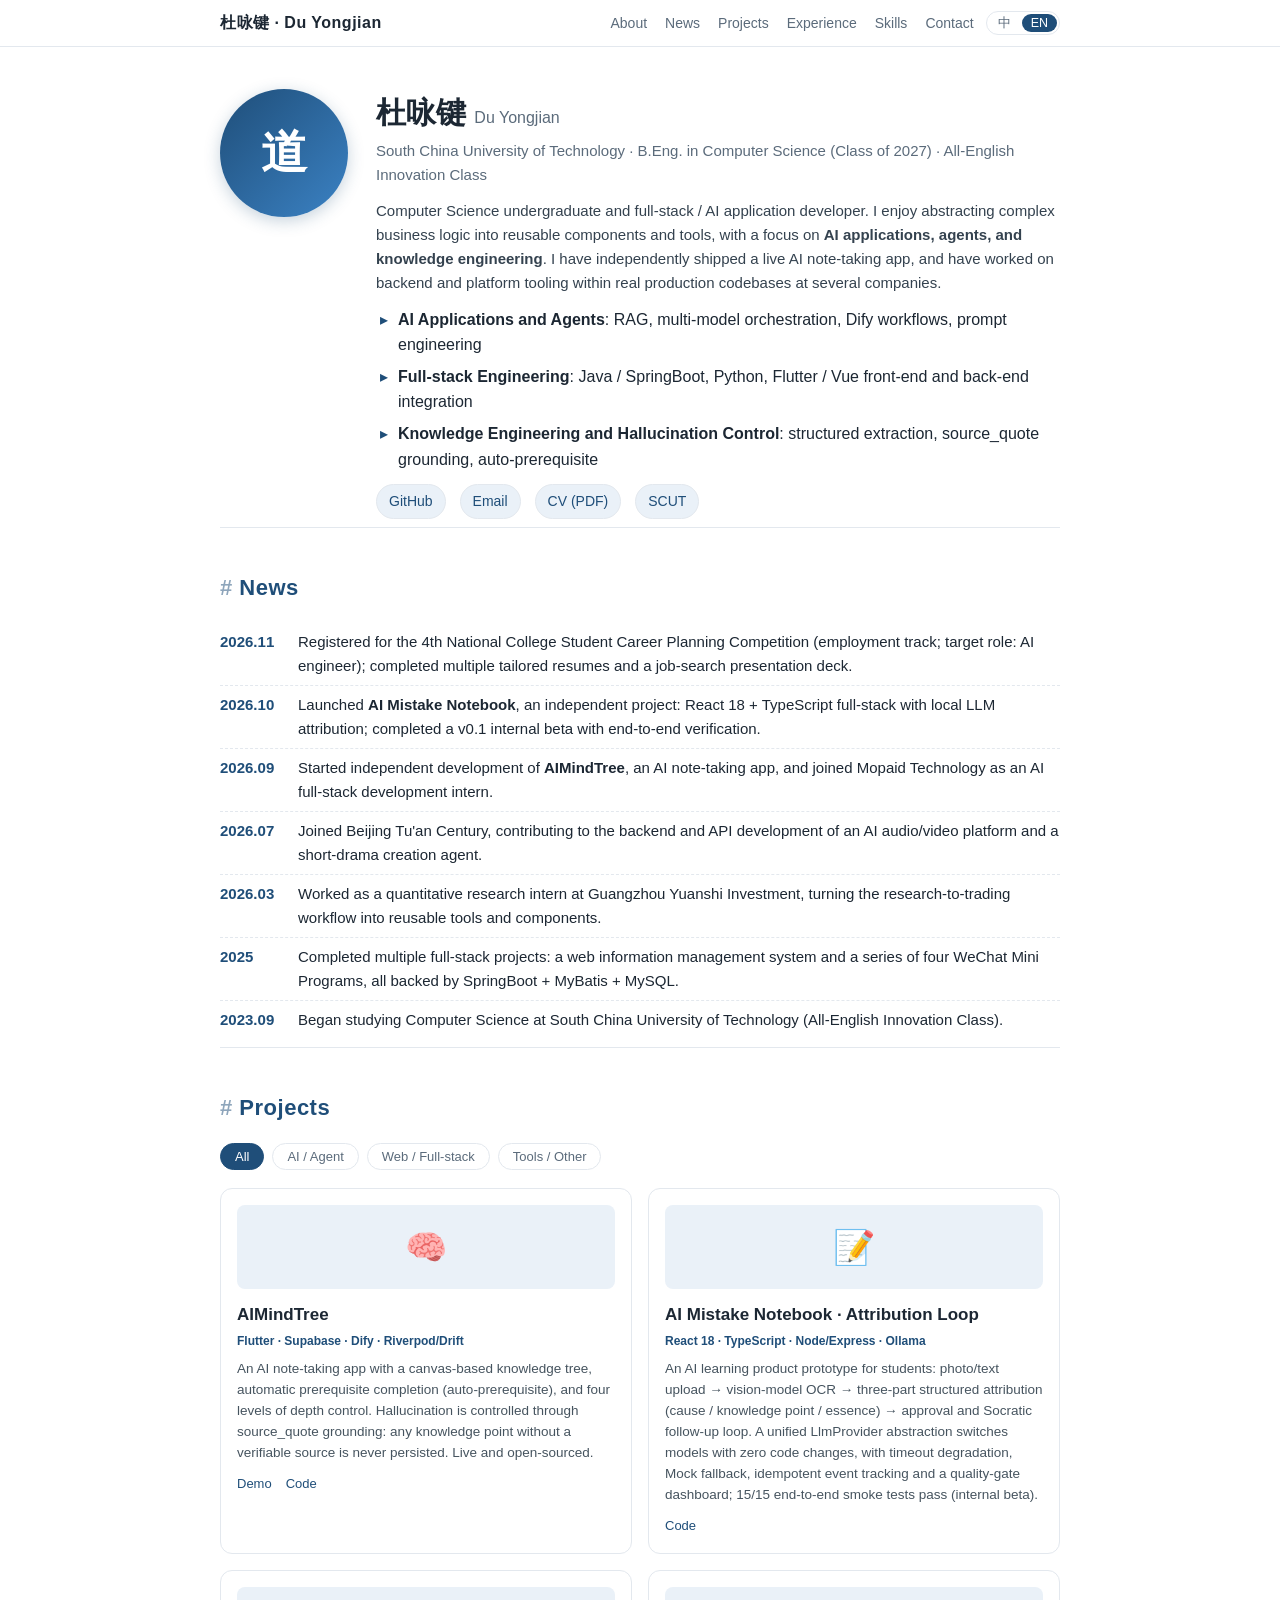
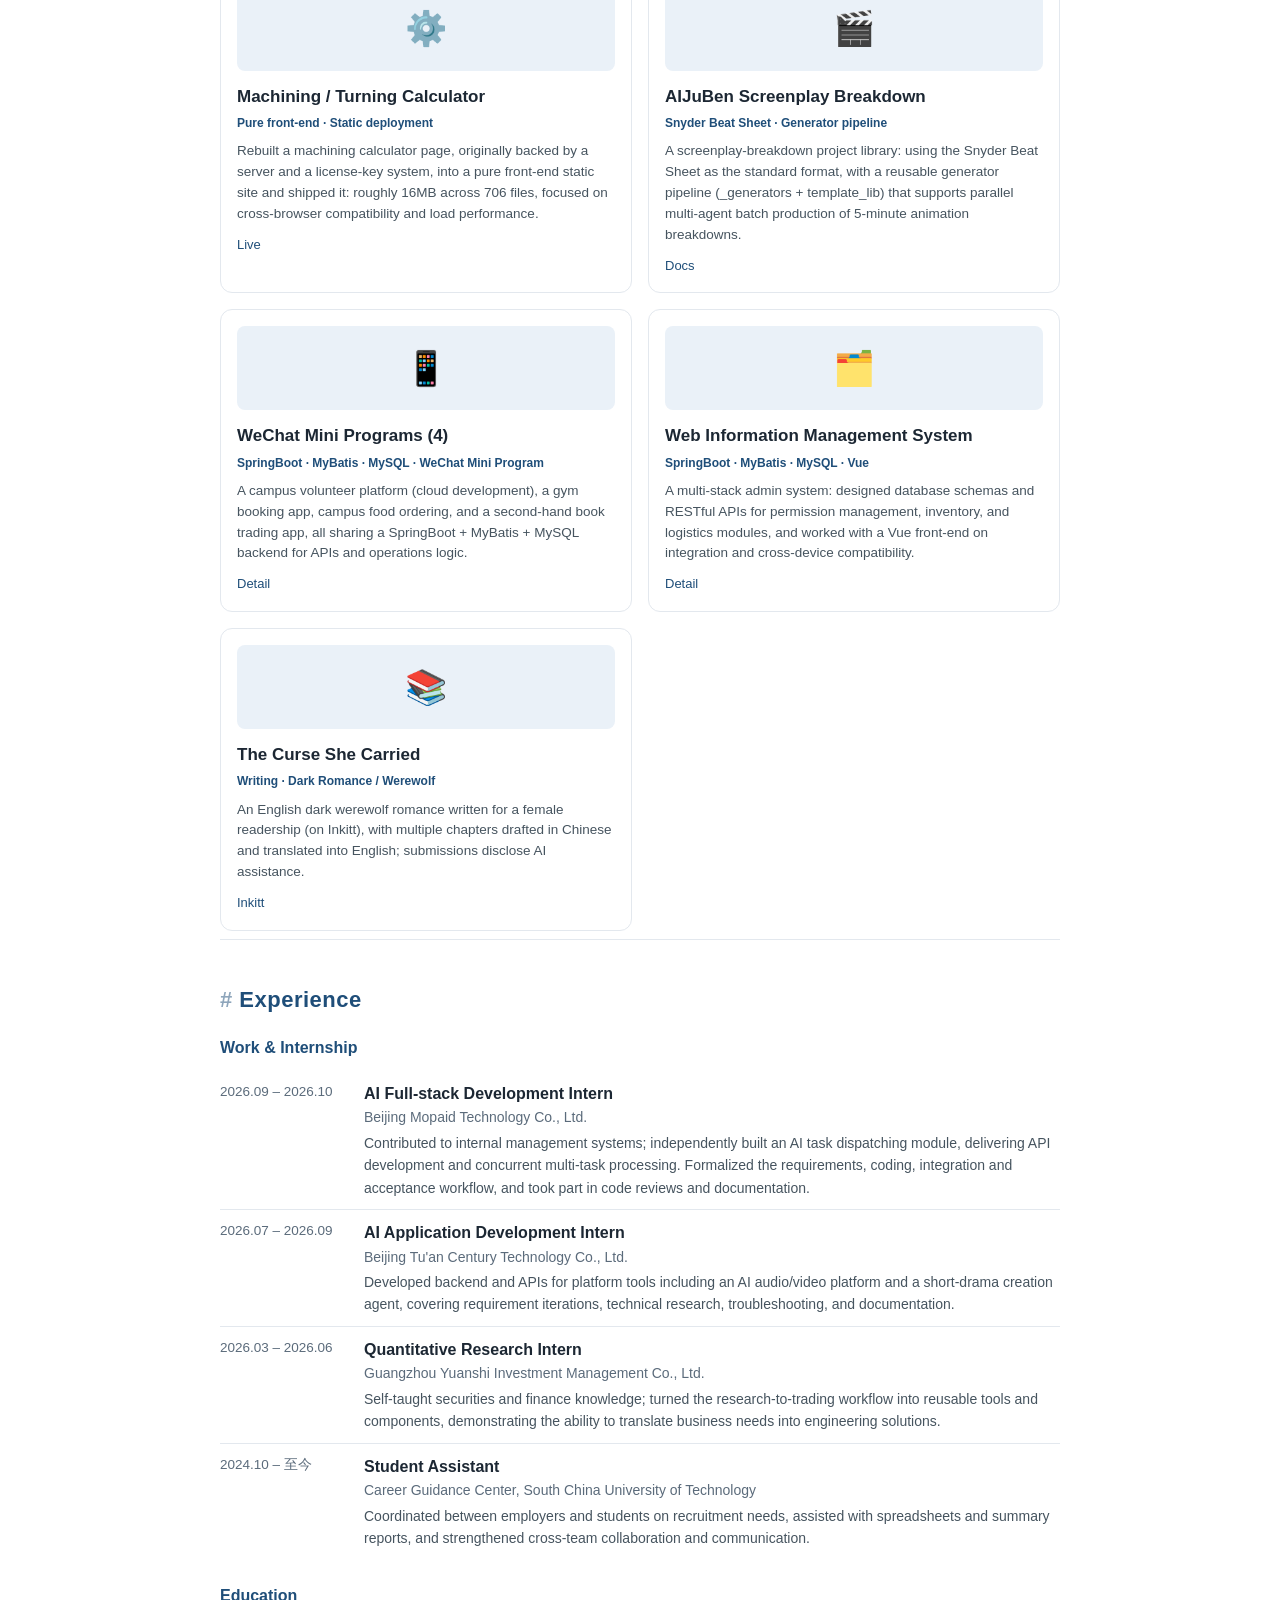
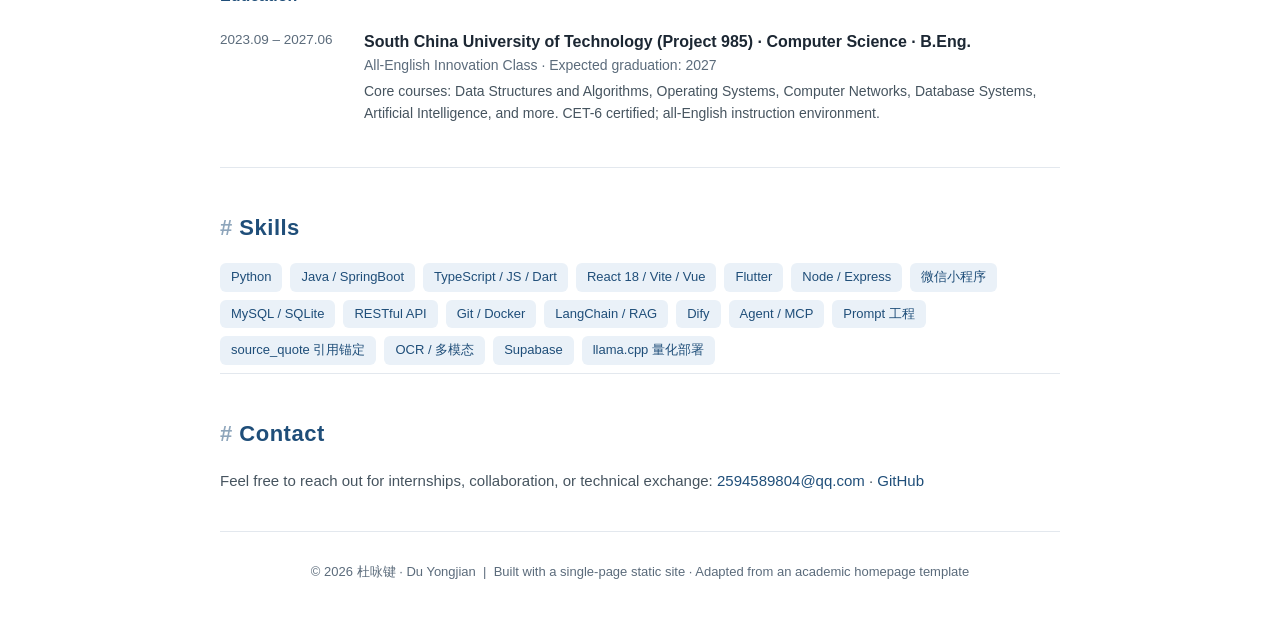
==== commit 21055da5: "Update homepage: add AI Mistake Notebook project, real Demo/Code links, news & skills" ====
--- a/index.html
+++ b/index.html
@@ -201,6 +201,8 @@
   <section id="news">
     <h2 class="sec">News</h2>
     <ul class="news-list">
+      <li><span class="news-date">2026.11</span><span class="n" data-zh="报名第四届大学生职业规划大赛（就业赛道，目标职业：人工智能工程技术人员）；完成多份针对性简历与求职综合展示 PPT。" data-en="Registered for the 4th National College Student Career Planning Competition (employment track; target role: AI engineer); completed multiple tailored resumes and a job-search presentation deck.">报名第四届大学生职业规划大赛（就业赛道，目标职业：人工智能工程技术人员）；完成多份针对性简历与求职综合展示 PPT。</span></li>
+      <li><span class="news-date">2026.10</span><span class="n" data-zh="启动 <b>AI 错题本</b>（错题归因强化闭环）独立项目：React 18 + TypeScript 全栈 + 本地大模型归因，完成 v0.1 内测版与端到端验证。" data-en="Launched <b>AI Mistake Notebook</b>, an independent project: React 18 + TypeScript full-stack with local LLM attribution; completed a v0.1 internal beta with end-to-end verification.">启动 <b>AI 错题本</b>（错题归因强化闭环）独立项目：React 18 + TypeScript 全栈 + 本地大模型归因，完成 v0.1 内测版与端到端验证。</span></li>
       <li><span class="news-date">2026.09</span><span class="n" data-zh="启动独立开发 <b>AIMindTree</b>（AI 知识笔记应用），并加入摩湃得科技任 AI 应用全栈开发实习生。" data-en="Started independent development of <b>AIMindTree</b>, an AI note-taking app, and joined Mopaid Technology as an AI full-stack development intern.">启动独立开发 <b>AIMindTree</b>（AI 知识笔记应用），并加入摩湃得科技任 AI 应用全栈开发实习生。</span></li>
       <li><span class="news-date">2026.07</span><span class="n" data-zh="加入北京图安世纪，参与 AI 音视频平台与短剧创作 Agent 的后端与接口研发。" data-en="Joined Beijing Tu'an Century, contributing to the backend and API development of an AI audio/video platform and a short-drama creation agent.">加入北京图安世纪，参与 AI 音视频平台与短剧创作 Agent 的后端与接口研发。</span></li>
       <li><span class="news-date">2026.03</span><span class="n" data-zh="于广州市圆石投资任实习量化研究员，将投研到交易流程做成可复用工具与组件。" data-en="Worked as a quantitative research intern at Guangzhou Yuanshi Investment, turning the research-to-trading workflow into reusable tools and components.">于广州市圆石投资任实习量化研究员，将投研到交易流程做成可复用工具与组件。</span></li>
@@ -224,8 +226,16 @@
         <div class="thumb">🧠</div>
         <h3>AIMindTree</h3>
         <div class="tags">Flutter · Supabase · Dify · Riverpod/Drift</div>
-        <p data-zh="AI 知识笔记应用：画布知识树 + 自动补全前置知识（auto-prerequisite），四档深度控制；以 source_quote 引用锚定做防幻觉，知识点无可核验来源即不持久化。已上线。" data-en="An AI note-taking app with a canvas-based knowledge tree, automatic prerequisite completion (auto-prerequisite), and four levels of depth control. Hallucination is controlled through source_quote grounding: any knowledge point without a verifiable source is never persisted. Live.">AI 知识笔记应用：画布知识树 + 自动补全前置知识（auto-prerequisite），四档深度控制；以 source_quote 引用锚定做防幻觉，知识点无可核验来源即不持久化。已上线。</p>
-        <div class="links"><a href="#" onclick="return false;">Demo</a><a href="#" onclick="return false;">Code</a></div>
+        <p data-zh="AI 知识笔记应用：画布知识树 + 自动补全前置知识（auto-prerequisite），四档深度控制；以 source_quote 引用锚定做防幻觉，知识点无可核验来源即不持久化。已上线并开源。" data-en="An AI note-taking app with a canvas-based knowledge tree, automatic prerequisite completion (auto-prerequisite), and four levels of depth control. Hallucination is controlled through source_quote grounding: any knowledge point without a verifiable source is never persisted. Live and open-sourced.">AI 知识笔记应用：画布知识树 + 自动补全前置知识（auto-prerequisite），四档深度控制；以 source_quote 引用锚定做防幻觉，知识点无可核验来源即不持久化。已上线并开源。</p>
+        <div class="links"><a href="https://aimindtree-syncrelayvercel.vercel.app" target="_blank" rel="noopener">Demo</a><a href="https://github.com/duyongjian/AIMindTree" target="_blank" rel="noopener">Code</a></div>
+      </div>
+
+      <div class="proj" data-cat="ai">
+        <div class="thumb">📝</div>
+        <h3 data-zh="AI 错题本 · 错题归因强化闭环" data-en="AI Mistake Notebook · Attribution Loop">AI 错题本 · 错题归因强化闭环</h3>
+        <div class="tags" data-zh="React 18 · TypeScript · Node/Express · Ollama" data-en="React 18 · TypeScript · Node/Express · Ollama">React 18 · TypeScript · Node/Express · Ollama</div>
+        <p data-zh="面向学生的 AI 学习产品原型：拍照 / 文本上传 → 视觉模型 OCR → 三项结构化归因（错因 / 知识点 / 本质）→ 认可 / 苏格拉底式追问闭环。统一 LlmProvider 抽象层可零改代码切换模型，含超时降级、Mock 兜底、幂等埋点与质量闸门看板；端到端冒烟 15/15 通过（内测版）。" data-en="An AI learning product prototype for students: photo/text upload → vision-model OCR → three-part structured attribution (cause / knowledge point / essence) → approval and Socratic follow-up loop. A unified LlmProvider abstraction switches models with zero code changes, with timeout degradation, Mock fallback, idempotent event tracking and a quality-gate dashboard; 15/15 end-to-end smoke tests pass (internal beta).">面向学生的 AI 学习产品原型：拍照 / 文本上传 → 视觉模型 OCR → 三项结构化归因（错因 / 知识点 / 本质）→ 认可 / 苏格拉底式追问闭环。统一 LlmProvider 抽象层可零改代码切换模型，含超时降级、Mock 兜底、幂等埋点与质量闸门看板；端到端冒烟 15/15 通过（内测版）。</p>
+        <div class="links"><a href="https://github.com/duyongjian/aicorrection" target="_blank" rel="noopener">Code</a></div>
       </div>
 
       <div class="proj" data-cat="web">
@@ -328,10 +338,11 @@
   <section id="skills">
     <h2 class="sec">Skills</h2>
     <div class="skills">
-      <span>Java / SpringBoot</span><span>Python</span><span>JavaScript / Dart</span>
-      <span>MyBatis / MySQL</span><span>Vue</span><span>Flutter</span><span>微信小程序</span>
-      <span>RESTful API</span><span>Git / Maven</span><span>LangChain</span><span>Dify</span>
-      <span>Agent / MCP</span><span>Prompt 工程</span><span>Supabase</span><span>HTML / CSS</span>
+      <span>Python</span><span>Java / SpringBoot</span><span>TypeScript / JS / Dart</span>
+      <span>React 18 / Vite / Vue</span><span>Flutter</span><span>Node / Express</span><span>微信小程序</span>
+      <span>MySQL / SQLite</span><span>RESTful API</span><span>Git / Docker</span>
+      <span>LangChain / RAG</span><span>Dify</span><span>Agent / MCP</span><span>Prompt 工程</span>
+      <span>source_quote 引用锚定</span><span>OCR / 多模态</span><span>Supabase</span><span>llama.cpp 量化部署</span>
     </div>
   </section>
 
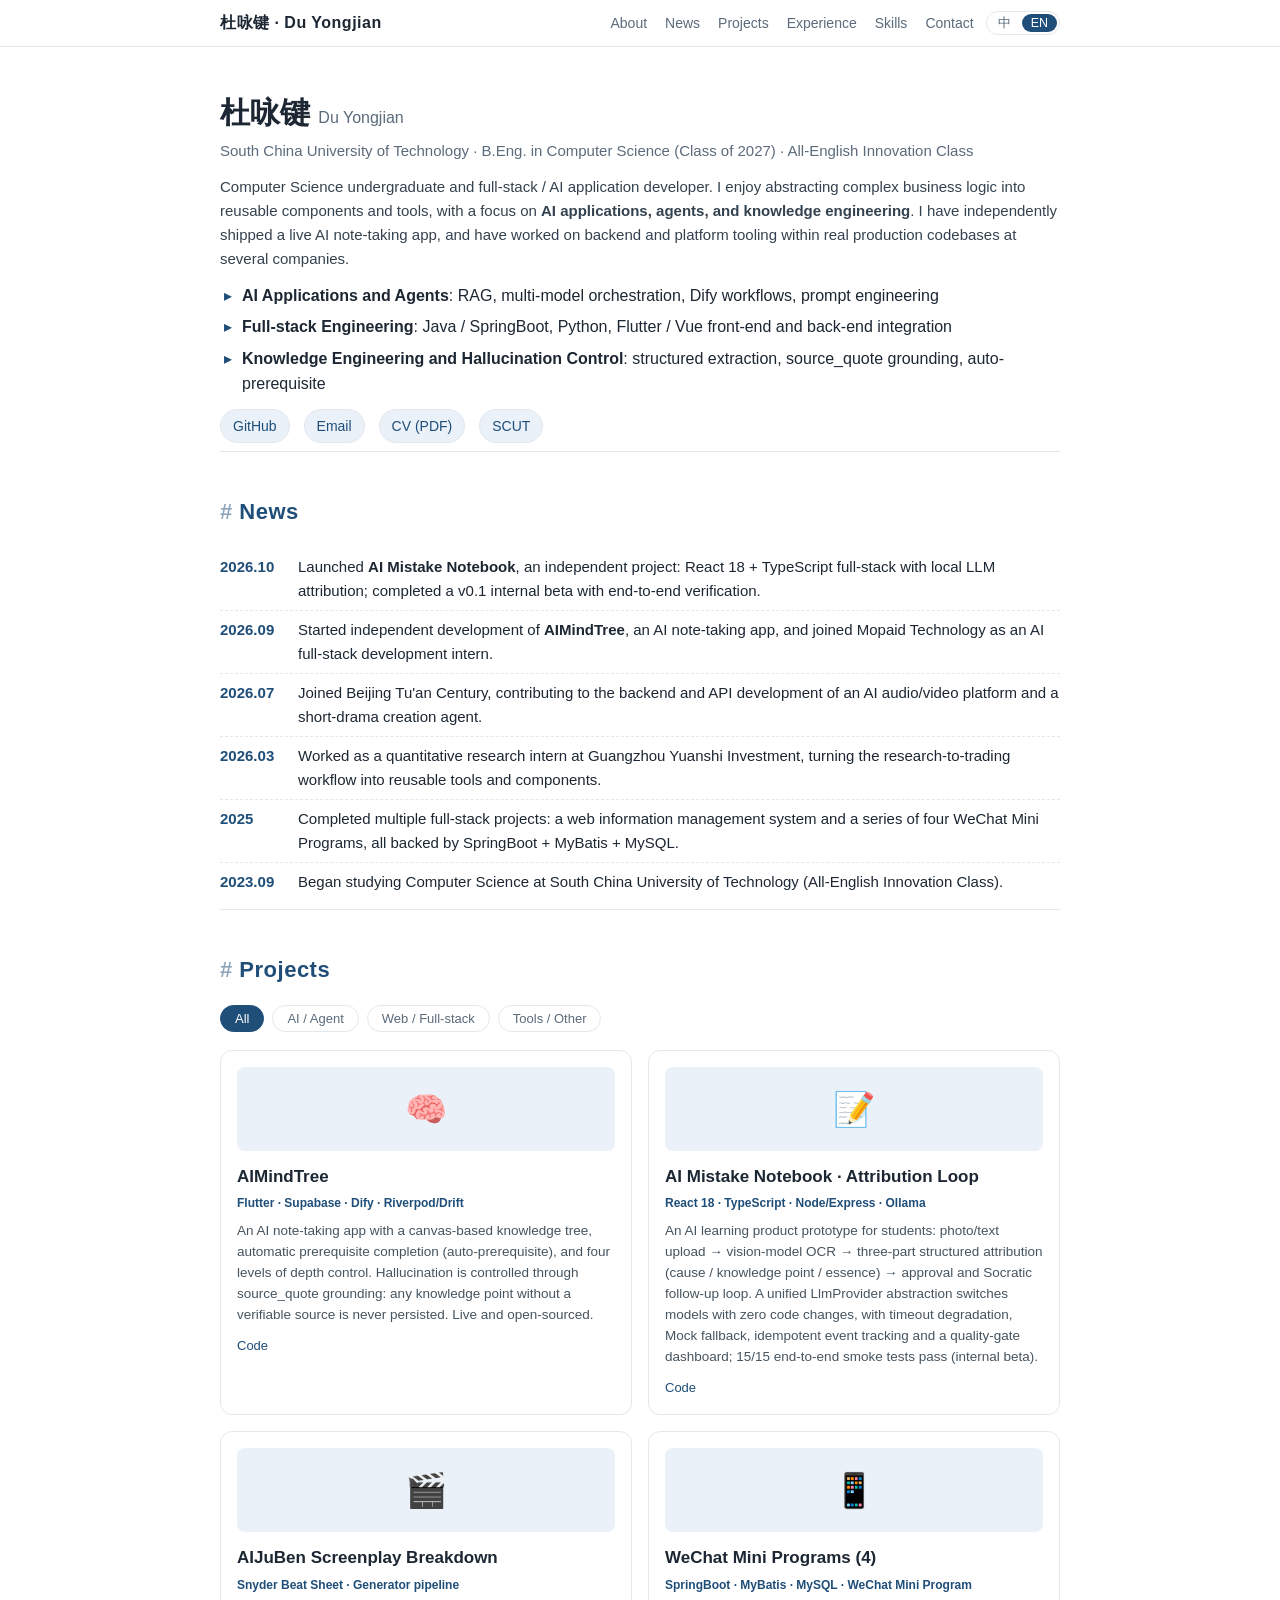
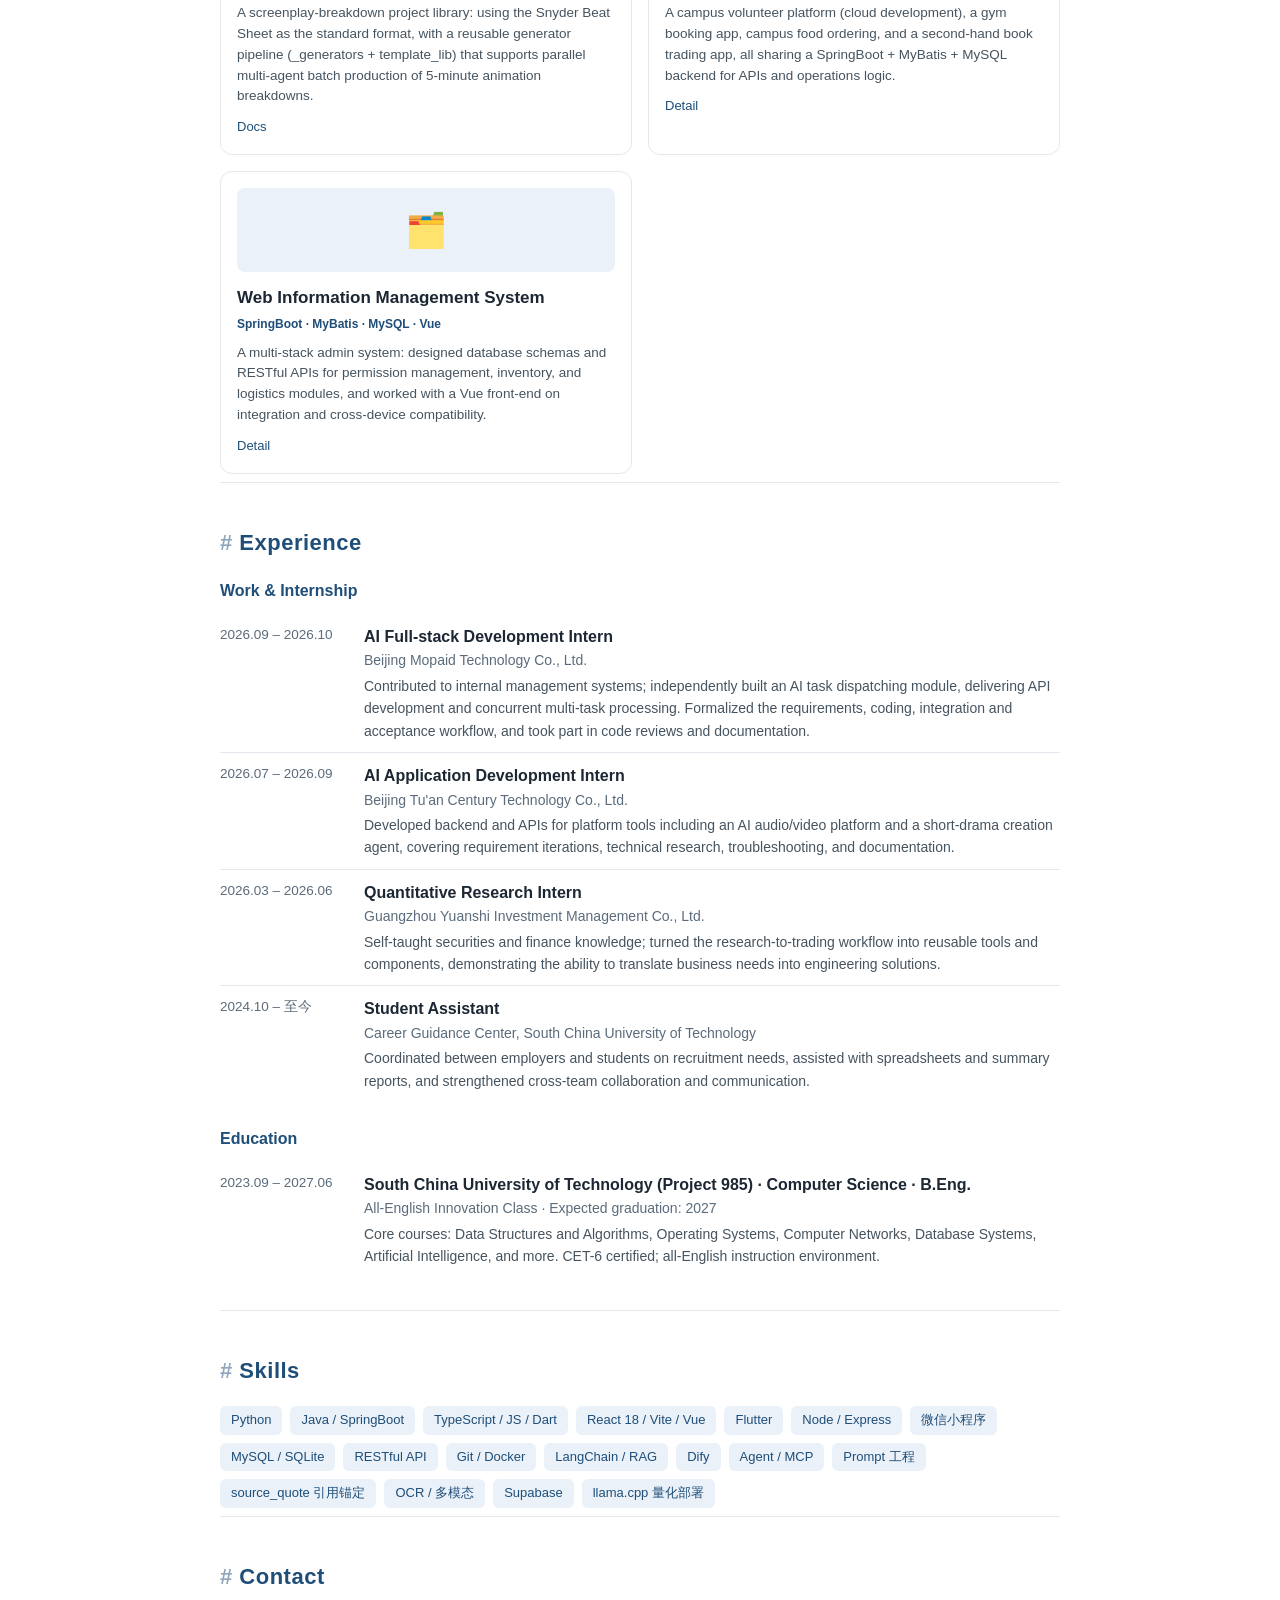
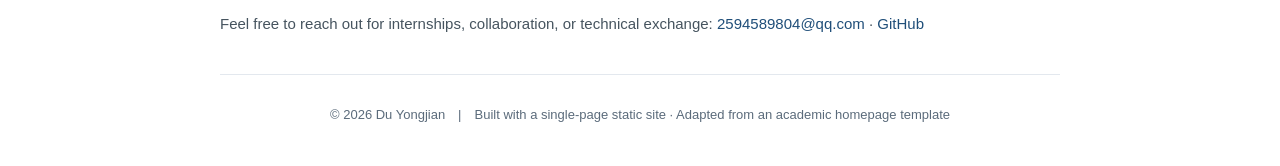
==== commit 251de3c8: "Refine homepage: remove avatar, trim news/projects, complete zh/en i18n" ====
--- a/index.html
+++ b/index.html
@@ -66,15 +66,6 @@
   h2.sec::before{content:"# ";color:var(--accent);opacity:.5;}
 
   /* ---- about ---- */
-  .about{display:flex;gap:28px;align-items:flex-start;flex-wrap:wrap;}
-  .avatar{
-    width:128px;height:128px;border-radius:50%;flex-shrink:0;
-    background:linear-gradient(135deg,#1f4e79,#3b82c4);
-    display:flex;align-items:center;justify-content:center;
-    color:#fff;font-size:46px;font-weight:700;
-    box-shadow:0 4px 16px rgba(31,78,121,.25);
-  }
-  .about-text{flex:1;min-width:260px;}
   .about-text h1{font-size:30px;margin-bottom:2px;}
   .about-text .sub{color:var(--muted);font-size:15px;margin-bottom:12px;}
   .about-text p{font-size:15px;color:#34424f;margin-bottom:10px;}
@@ -158,12 +149,12 @@
   <div class="nav-inner">
     <div class="nav-brand">杜咏键 · Du Yongjian</div>
     <div class="nav-links">
-      <a href="#about">About</a>
-      <a href="#news">News</a>
-      <a href="#projects">Projects</a>
-      <a href="#experience">Experience</a>
-      <a href="#skills">Skills</a>
-      <a href="#contact">Contact</a>
+      <a href="#about" data-zh="关于" data-en="About">关于</a>
+      <a href="#news" data-zh="动态" data-en="News">动态</a>
+      <a href="#projects" data-zh="项目" data-en="Projects">项目</a>
+      <a href="#experience" data-zh="经历" data-en="Experience">经历</a>
+      <a href="#skills" data-zh="技能" data-en="Skills">技能</a>
+      <a href="#contact" data-zh="联系" data-en="Contact">联系</a>
     </div>
     <div class="lang-switch" role="group" aria-label="Language / 语言">
       <button type="button" data-lang-btn="zh" aria-label="中文">中</button>
@@ -177,7 +168,6 @@
   <!-- ABOUT -->
   <section id="about">
     <div class="about">
-      <div class="avatar">道</div>
       <div class="about-text">
         <h1>杜咏键 <span style="font-size:16px;color:var(--muted);font-weight:400;">Du Yongjian</span></h1>
         <div class="sub" data-zh="华南理工大学 · 计算机科学与技术（本科，2027 届） · 全英创新班" data-en="South China University of Technology · B.Eng. in Computer Science (Class of 2027) · All-English Innovation Class">华南理工大学 · 计算机科学与技术（本科，2027 届） · 全英创新班</div>
@@ -199,9 +189,8 @@
 
   <!-- NEWS -->
   <section id="news">
-    <h2 class="sec">News</h2>
+    <h2 class="sec" data-zh="动态" data-en="News">动态</h2>
     <ul class="news-list">
-      <li><span class="news-date">2026.11</span><span class="n" data-zh="报名第四届大学生职业规划大赛（就业赛道，目标职业：人工智能工程技术人员）；完成多份针对性简历与求职综合展示 PPT。" data-en="Registered for the 4th National College Student Career Planning Competition (employment track; target role: AI engineer); completed multiple tailored resumes and a job-search presentation deck.">报名第四届大学生职业规划大赛（就业赛道，目标职业：人工智能工程技术人员）；完成多份针对性简历与求职综合展示 PPT。</span></li>
       <li><span class="news-date">2026.10</span><span class="n" data-zh="启动 <b>AI 错题本</b>（错题归因强化闭环）独立项目：React 18 + TypeScript 全栈 + 本地大模型归因，完成 v0.1 内测版与端到端验证。" data-en="Launched <b>AI Mistake Notebook</b>, an independent project: React 18 + TypeScript full-stack with local LLM attribution; completed a v0.1 internal beta with end-to-end verification.">启动 <b>AI 错题本</b>（错题归因强化闭环）独立项目：React 18 + TypeScript 全栈 + 本地大模型归因，完成 v0.1 内测版与端到端验证。</span></li>
       <li><span class="news-date">2026.09</span><span class="n" data-zh="启动独立开发 <b>AIMindTree</b>（AI 知识笔记应用），并加入摩湃得科技任 AI 应用全栈开发实习生。" data-en="Started independent development of <b>AIMindTree</b>, an AI note-taking app, and joined Mopaid Technology as an AI full-stack development intern.">启动独立开发 <b>AIMindTree</b>（AI 知识笔记应用），并加入摩湃得科技任 AI 应用全栈开发实习生。</span></li>
       <li><span class="news-date">2026.07</span><span class="n" data-zh="加入北京图安世纪，参与 AI 音视频平台与短剧创作 Agent 的后端与接口研发。" data-en="Joined Beijing Tu'an Century, contributing to the backend and API development of an AI audio/video platform and a short-drama creation agent.">加入北京图安世纪，参与 AI 音视频平台与短剧创作 Agent 的后端与接口研发。</span></li>
@@ -213,12 +202,12 @@
 
   <!-- PROJECTS -->
   <section id="projects">
-    <h2 class="sec">Projects</h2>
+    <h2 class="sec" data-zh="项目" data-en="Projects">项目</h2>
     <div class="filters" id="filters">
-      <button class="active" data-f="all">All</button>
-      <button data-f="ai">AI / Agent</button>
-      <button data-f="web">Web / Full-stack</button>
-      <button data-f="tool">Tools / Other</button>
+      <button class="active" data-f="all" data-zh="全部" data-en="All">全部</button>
+      <button data-f="ai" data-zh="AI / 智能体" data-en="AI / Agent">AI / 智能体</button>
+      <button data-f="web" data-zh="Web / 全栈" data-en="Web / Full-stack">Web / 全栈</button>
+      <button data-f="tool" data-zh="工具 / 其他" data-en="Tools / Other">工具 / 其他</button>
     </div>
     <div class="proj-grid" id="projGrid">
 
@@ -227,7 +216,7 @@
         <h3>AIMindTree</h3>
         <div class="tags">Flutter · Supabase · Dify · Riverpod/Drift</div>
         <p data-zh="AI 知识笔记应用：画布知识树 + 自动补全前置知识（auto-prerequisite），四档深度控制；以 source_quote 引用锚定做防幻觉，知识点无可核验来源即不持久化。已上线并开源。" data-en="An AI note-taking app with a canvas-based knowledge tree, automatic prerequisite completion (auto-prerequisite), and four levels of depth control. Hallucination is controlled through source_quote grounding: any knowledge point without a verifiable source is never persisted. Live and open-sourced.">AI 知识笔记应用：画布知识树 + 自动补全前置知识（auto-prerequisite），四档深度控制；以 source_quote 引用锚定做防幻觉，知识点无可核验来源即不持久化。已上线并开源。</p>
-        <div class="links"><a href="https://aimindtree-syncrelayvercel.vercel.app" target="_blank" rel="noopener">Demo</a><a href="https://github.com/duyongjian/AIMindTree" target="_blank" rel="noopener">Code</a></div>
+        <div class="links"><a href="https://github.com/duyongjian/AIMindTree" target="_blank" rel="noopener">Code</a></div>
       </div>
 
       <div class="proj" data-cat="ai">
@@ -238,20 +227,12 @@
         <div class="links"><a href="https://github.com/duyongjian/aicorrection" target="_blank" rel="noopener">Code</a></div>
       </div>
 
-      <div class="proj" data-cat="web">
-        <div class="thumb">⚙️</div>
-        <h3 data-zh="机加工 / 车削计算页" data-en="Machining / Turning Calculator">机加工 / 车削计算页</h3>
-        <div class="tags" data-zh="纯前端 · 静态化部署" data-en="Pure front-end · Static deployment">纯前端 · 静态化部署</div>
-        <p data-zh="将原后端 + 卡密体系的机加工计算页面重构为纯前端静态站并上线，约 16MB / 706 文件，聚焦跨浏览器兼容与加载性能。" data-en="Rebuilt a machining calculator page, originally backed by a server and a license-key system, into a pure front-end static site and shipped it: roughly 16MB across 706 files, focused on cross-browser compatibility and load performance.">将原后端 + 卡密体系的机加工计算页面重构为纯前端静态站并上线，约 16MB / 706 文件，聚焦跨浏览器兼容与加载性能。</p>
-        <div class="links"><a href="https://ac4d0d6ac0854cedb9c7479b4c4d7e1e.app.workbuddy.link" target="_blank" rel="noopener">Live</a></div>
-      </div>
-
       <div class="proj" data-cat="tool">
         <div class="thumb">🎬</div>
         <h3 data-zh="AIJuBen 剧本拆解" data-en="AIJuBen Screenplay Breakdown">AIJuBen 剧本拆解</h3>
         <div class="tags" data-zh="Snyder Beat Sheet · Generator 流水线" data-en="Snyder Beat Sheet · Generator pipeline">Snyder Beat Sheet · Generator 流水线</div>
         <p data-zh="剧本拆解项目库：以斯奈德节拍表为标准格式，沉淀可复用的 generator 流水线（_generators + template_lib），支持多 agent 并行批量产出 5 分钟动画拆解。" data-en="A screenplay-breakdown project library: using the Snyder Beat Sheet as the standard format, with a reusable generator pipeline (_generators + template_lib) that supports parallel multi-agent batch production of 5-minute animation breakdowns.">剧本拆解项目库：以斯奈德节拍表为标准格式，沉淀可复用的 generator 流水线（_generators + template_lib），支持多 agent 并行批量产出 5 分钟动画拆解。</p>
-        <div class="links"><a href="#" onclick="return false;">Docs</a></div>
+        <div class="links"><a href="#" onclick="return false;" data-zh="文档" data-en="Docs">文档</a></div>
       </div>
 
       <div class="proj" data-cat="web">
@@ -259,7 +240,7 @@
         <h3 data-zh="微信小程序系列（4 个）" data-en="WeChat Mini Programs (4)">微信小程序系列（4 个）</h3>
         <div class="tags" data-zh="SpringBoot · MyBatis · MySQL · 微信小程序" data-en="SpringBoot · MyBatis · MySQL · WeChat Mini Program">SpringBoot · MyBatis · MySQL · 微信小程序</div>
         <p data-zh="校园志愿活动平台（云开发）、健身房预约、校园订餐、二手书交易，后台统一用 SpringBoot + MyBatis + MySQL 提供接口与运营逻辑。" data-en="A campus volunteer platform (cloud development), a gym booking app, campus food ordering, and a second-hand book trading app, all sharing a SpringBoot + MyBatis + MySQL backend for APIs and operations logic.">校园志愿活动平台（云开发）、健身房预约、校园订餐、二手书交易，后台统一用 SpringBoot + MyBatis + MySQL 提供接口与运营逻辑。</p>
-        <div class="links"><a href="#" onclick="return false;">Detail</a></div>
+        <div class="links"><a href="#" onclick="return false;" data-zh="详情" data-en="Detail">详情</a></div>
       </div>
 
       <div class="proj" data-cat="web">
@@ -267,15 +248,7 @@
         <h3 data-zh="Web 信息管理系统" data-en="Web Information Management System">Web 信息管理系统</h3>
         <div class="tags">SpringBoot · MyBatis · MySQL · Vue</div>
         <p data-zh="多技术栈后台系统：设计权限管理、库存、物流等模块数据库表结构与 RESTful 接口，配合 Vue 前端完成联调与多端兼容。" data-en="A multi-stack admin system: designed database schemas and RESTful APIs for permission management, inventory, and logistics modules, and worked with a Vue front-end on integration and cross-device compatibility.">多技术栈后台系统：设计权限管理、库存、物流等模块数据库表结构与 RESTful 接口，配合 Vue 前端完成联调与多端兼容。</p>
-        <div class="links"><a href="#" onclick="return false;">Detail</a></div>
-      </div>
-
-      <div class="proj" data-cat="tool">
-        <div class="thumb">📚</div>
-        <h3>The Curse She Carried</h3>
-        <div class="tags">Writing · Dark Romance / Werewolf</div>
-        <p data-zh="英文女性向暗黑狼人浪漫小说（Inkitt 平台），已完成多章中文稿与英文翻译，投稿声明 AI-assisted。" data-en="An English dark werewolf romance written for a female readership (on Inkitt), with multiple chapters drafted in Chinese and translated into English; submissions disclose AI assistance.">英文女性向暗黑狼人浪漫小说（Inkitt 平台），已完成多章中文稿与英文翻译，投稿声明 AI-assisted。</p>
-        <div class="links"><a href="#" onclick="return false;">Inkitt</a></div>
+        <div class="links"><a href="#" onclick="return false;" data-zh="详情" data-en="Detail">详情</a></div>
       </div>
 
     </div>
@@ -283,10 +256,10 @@
 
   <!-- EXPERIENCE -->
   <section id="experience">
-    <h2 class="sec">Experience</h2>
+    <h2 class="sec" data-zh="经历" data-en="Experience">经历</h2>
 
     <div class="exp-block">
-      <h3>Work &amp; Internship</h3>
+      <h3 data-zh="工作与实习" data-en="Work &amp; Internship">工作与实习</h3>
       <div class="item">
         <div class="yr">2026.09 – 2026.10</div>
         <div class="body">
@@ -322,7 +295,7 @@
     </div>
 
     <div class="exp-block">
-      <h3>Education</h3>
+      <h3 data-zh="教育背景" data-en="Education">教育背景</h3>
       <div class="item">
         <div class="yr">2023.09 – 2027.06</div>
         <div class="body">
@@ -336,7 +309,7 @@
 
   <!-- SKILLS -->
   <section id="skills">
-    <h2 class="sec">Skills</h2>
+    <h2 class="sec" data-zh="技能" data-en="Skills">技能</h2>
     <div class="skills">
       <span>Python</span><span>Java / SpringBoot</span><span>TypeScript / JS / Dart</span>
       <span>React 18 / Vite / Vue</span><span>Flutter</span><span>Node / Express</span><span>微信小程序</span>
@@ -348,7 +321,7 @@
 
   <!-- CONTACT -->
   <section id="contact">
-    <h2 class="sec">Contact</h2>
+    <h2 class="sec" data-zh="联系" data-en="Contact">联系</h2>
     <p style="font-size:15px;color:#46545f;">
       <span data-zh="欢迎就实习、合作或技术交流联系我：" data-en="Feel free to reach out for internships, collaboration, or technical exchange:">欢迎就实习、合作或技术交流联系我：</span>
       <a href="mailto:2594589804@qq.com">2594589804@qq.com</a> ·
@@ -357,7 +330,7 @@
   </section>
 
   <footer>
-    © 2026 杜咏键 · Du Yongjian &nbsp;|&nbsp; Built with a single-page static site · Adapted from an academic homepage template
+    <span data-zh="© 2026 杜咏键 · Du Yongjian　|　单页静态站点 · 改编自学术主页模板" data-en="© 2026 Du Yongjian　|　Built with a single-page static site · Adapted from an academic homepage template">© 2026 杜咏键 · Du Yongjian　|　单页静态站点 · 改编自学术主页模板</span>
   </footer>
 
 </div>
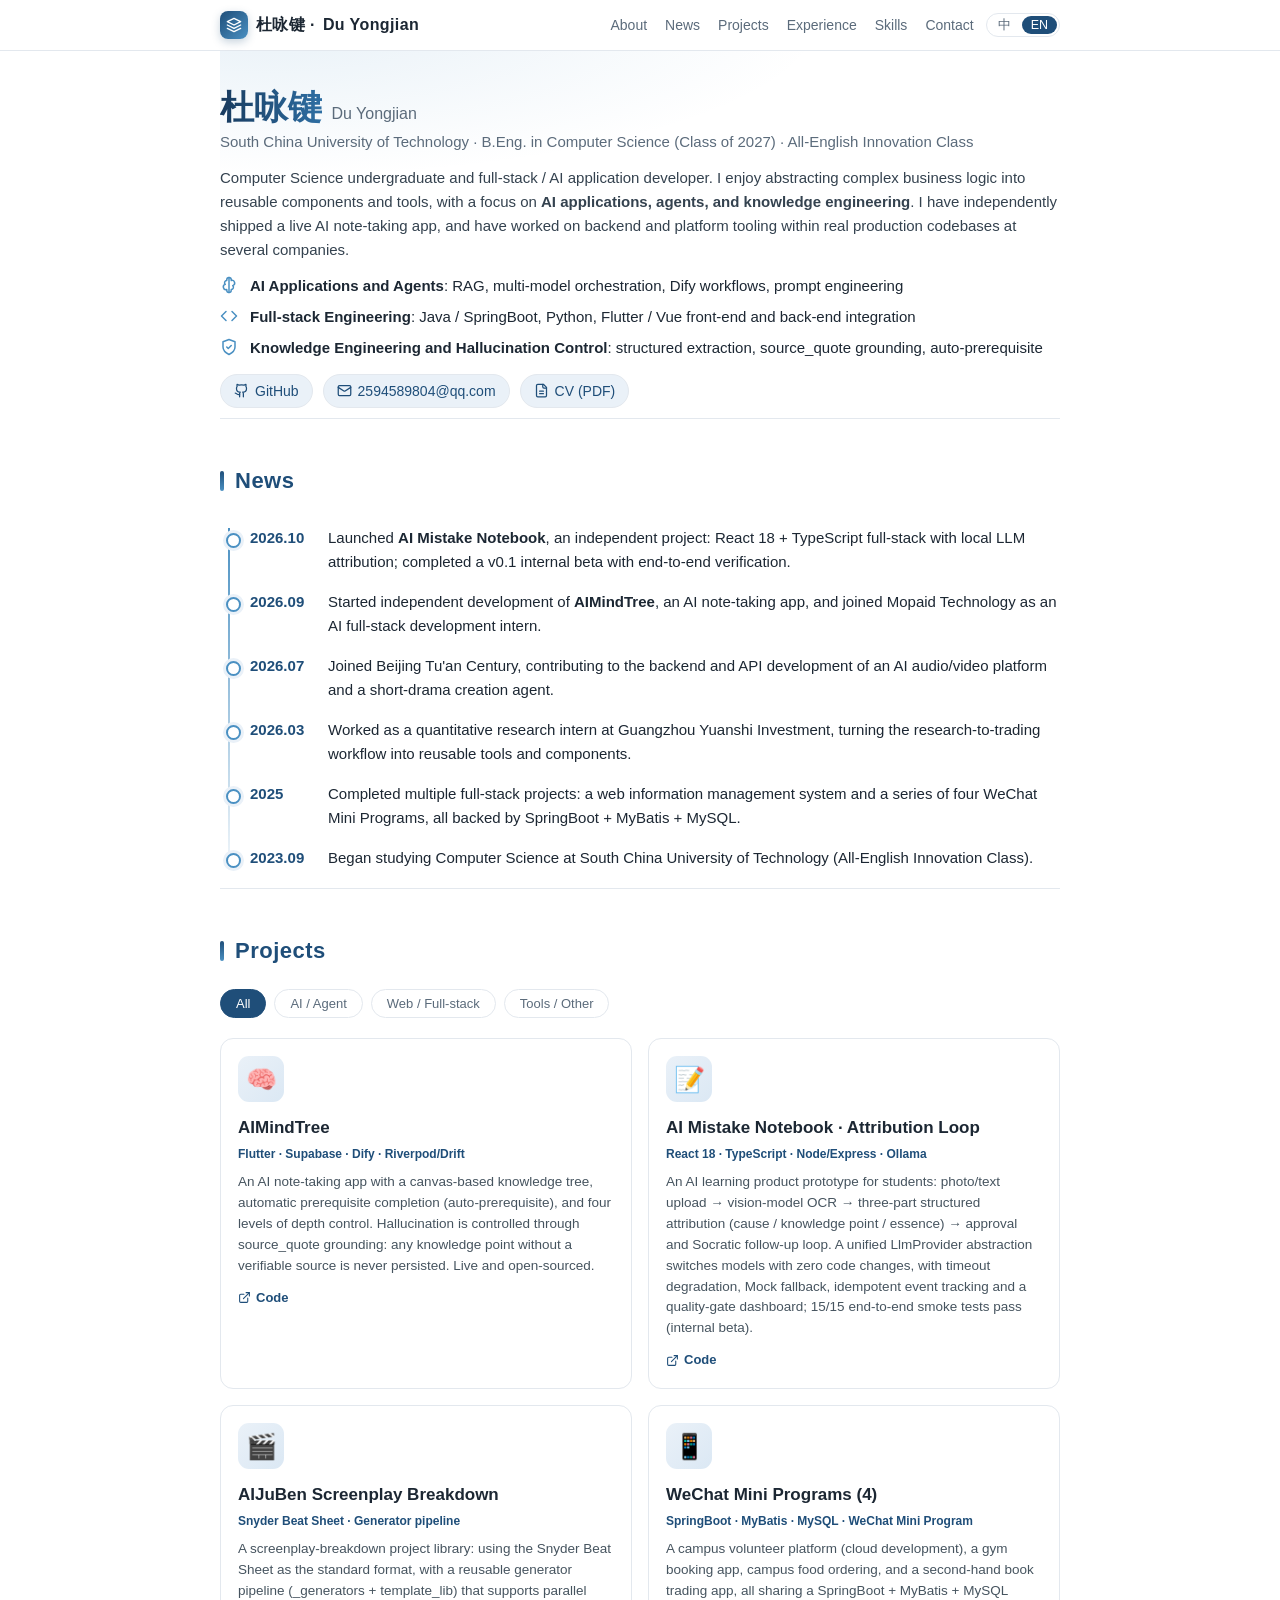
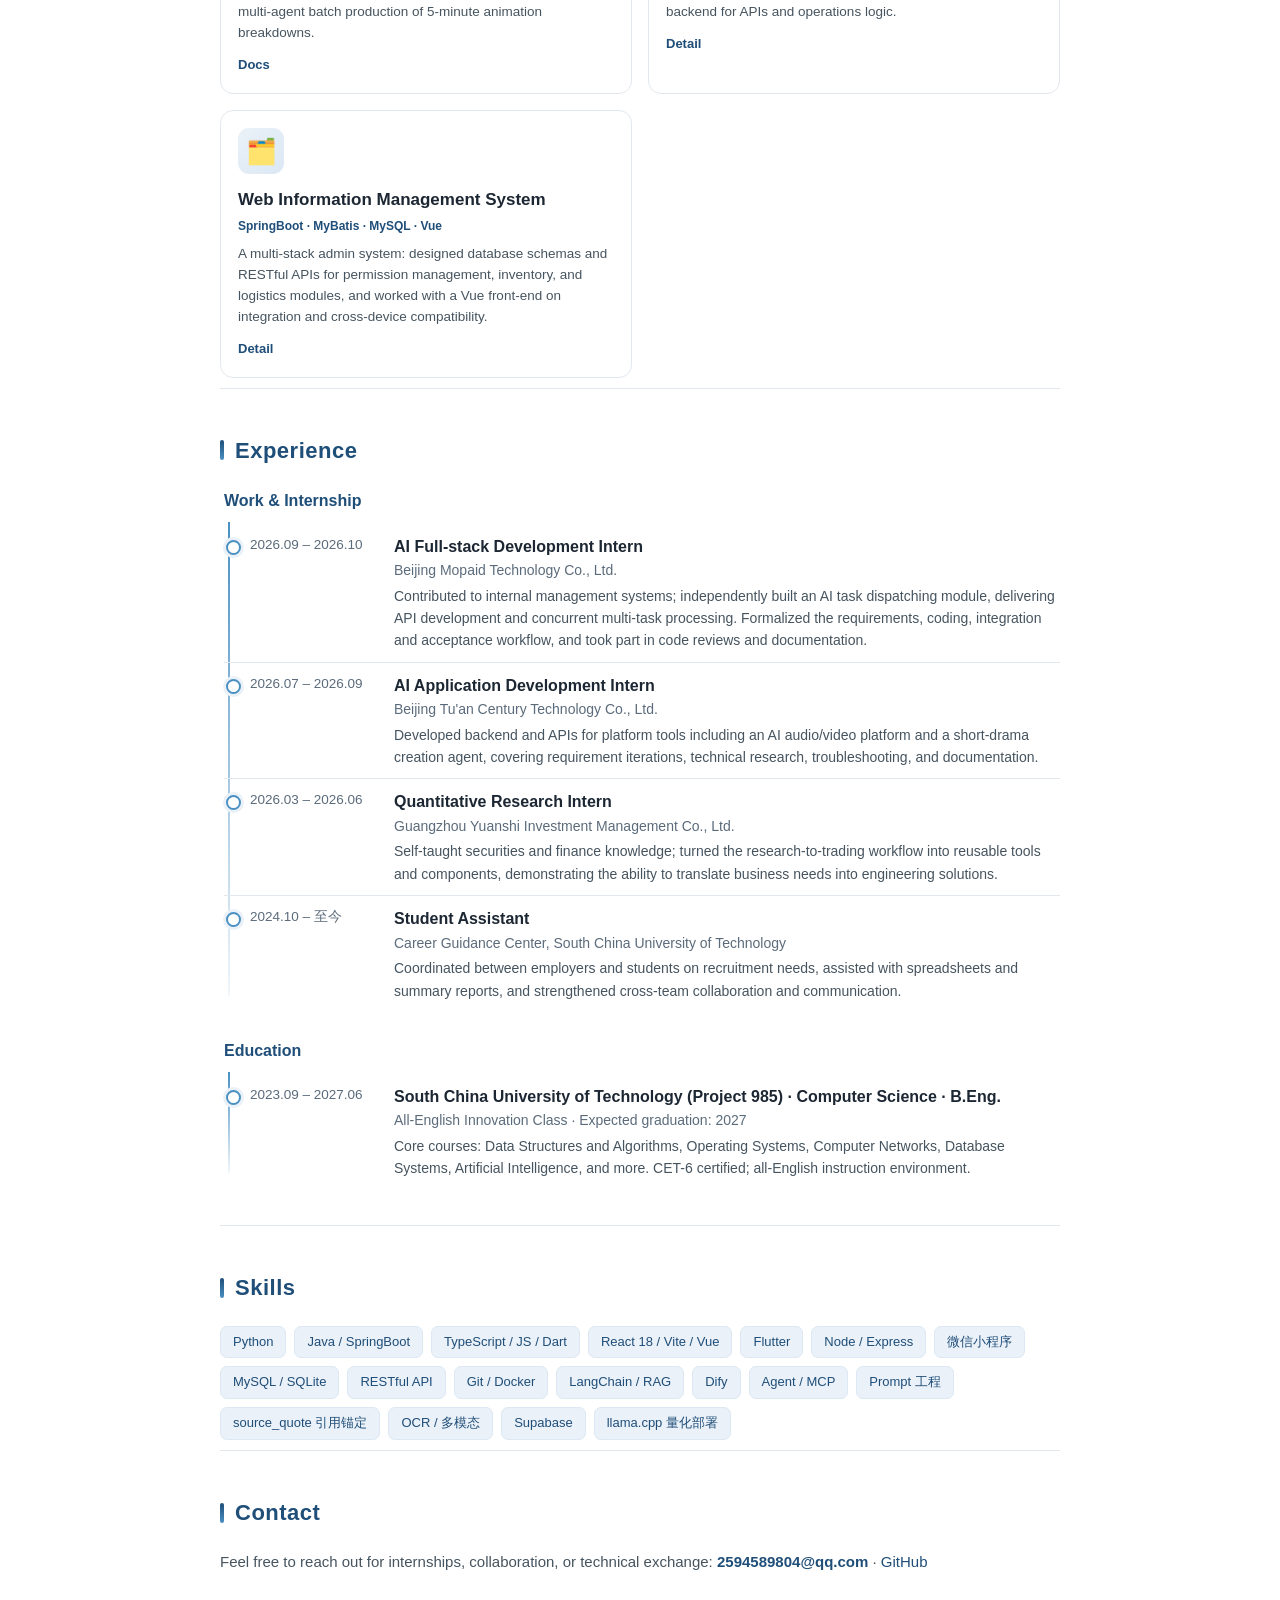
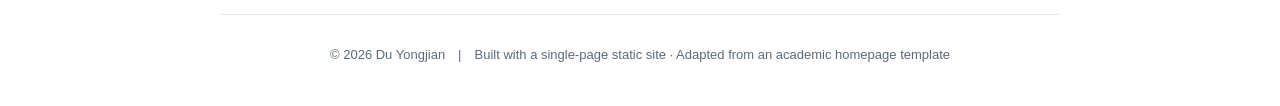
==== commit 69261265: "Deploy homepage: update index.html" ====
--- a/index.html
+++ b/index.html
@@ -3,12 +3,14 @@
 <head>
 <meta charset="UTF-8">
 <meta name="viewport" content="width=device-width, initial-scale=1.0">
+<meta name="description" content="Du Yongjian — Computer Science undergraduate, full-stack and AI application developer.">
 <title>杜咏键 · Du Yongjian — Personal Homepage</title>
 <style>
   :root{
     --ink:#1c2733;
     --muted:#5b6b7b;
     --accent:#1f4e79;
+    --accent-2:#4a90c2;
     --accent-soft:#eaf1f8;
     --line:#e3e8ee;
     --bg:#ffffff;
@@ -22,22 +24,38 @@
     background:var(--bg);
     line-height:1.6;
     font-size:16px;
+    -webkit-font-smoothing:antialiased;
   }
   a{color:var(--accent);text-decoration:none;}
   a:hover{text-decoration:underline;}
+
+  /* ---- scroll progress ---- */
+  #progress{
+    position:fixed;top:0;left:0;height:3px;width:0;z-index:100;
+    background:linear-gradient(90deg,var(--accent),var(--accent-2));
+    transition:width .08s linear;
+  }
 
   /* ---- nav ---- */
   nav{
     position:sticky;top:0;z-index:50;
-    background:rgba(255,255,255,.92);
-    backdrop-filter:saturate(180%) blur(8px);
+    background:rgba(255,255,255,.9);
+    backdrop-filter:saturate(180%) blur(10px);
+    -webkit-backdrop-filter:saturate(180%) blur(10px);
     border-bottom:1px solid var(--line);
   }
   .nav-inner{
-    max-width:var(--maxw);margin:0 auto;padding:10px 20px;
-    display:flex;align-items:center;justify-content:space-between;gap:12px;
-  }
-  .nav-brand{font-weight:700;letter-spacing:.5px;color:var(--ink);flex-shrink:0;}
+    max-width:var(--maxw);margin:0 auto;padding:11px 20px;
+    display:flex;align-items:center;gap:12px;
+  }
+  .nav-brand{font-weight:700;letter-spacing:.4px;color:var(--ink);flex-shrink:0;display:flex;align-items:center;gap:8px;}
+  .nav-brand .mark{
+    width:28px;height:28px;border-radius:8px;flex-shrink:0;
+    background:linear-gradient(135deg,var(--accent),var(--accent-2));
+    color:#fff;display:inline-flex;align-items:center;justify-content:center;
+    font-size:13px;font-weight:800;box-shadow:0 3px 8px rgba(31,78,121,.25);
+  }
+  .nav-brand .mark .ico{width:16px;height:16px;}
   .nav-links{display:flex;gap:18px;flex-wrap:wrap;font-size:14px;margin-left:auto;}
   .nav-links a{color:var(--muted);}
   .nav-links a:hover{color:var(--accent);text-decoration:none;}
@@ -57,40 +75,76 @@
 
   .wrap{max-width:var(--maxw);margin:0 auto;padding:0 20px;}
 
-  section{padding:42px 0 8px;border-top:1px solid var(--line);}
+  section{padding:44px 0 10px;border-top:1px solid var(--line);}
   section:first-of-type{border-top:none;}
   h2.sec{
     font-size:22px;font-weight:700;color:var(--accent);
-    margin-bottom:18px;letter-spacing:.5px;
-  }
-  h2.sec::before{content:"# ";color:var(--accent);opacity:.5;}
-
-  /* ---- about ---- */
-  .about-text h1{font-size:30px;margin-bottom:2px;}
+    margin-bottom:20px;letter-spacing:.5px;display:flex;align-items:center;
+  }
+  h2.sec::before{
+    content:"";display:inline-block;width:4px;height:20px;border-radius:2px;
+    background:linear-gradient(var(--accent),var(--accent-2));
+    margin-right:11px;
+  }
+
+  /* ---- reveal on scroll ---- */
+  .reveal{opacity:0;transform:translateY(16px);transition:opacity .55s ease,transform .55s ease;}
+  .reveal.in{opacity:1;transform:none;}
+
+  /* ---- about (hero) ---- */
+  #about{position:relative;overflow:hidden;padding-top:36px;}
+  #about::before{
+    content:"";position:absolute;inset:0;pointer-events:none;
+    background:radial-gradient(820px 240px at 6% -10%,rgba(74,144,194,.13),transparent 68%);
+  }
+  .about{position:relative;}
+  .about-text h1{font-size:34px;margin-bottom:2px;line-height:1.2;}
+  .about-text h1 .name-cn{
+    background:linear-gradient(90deg,#173a5e,#2f6fa3);
+    -webkit-background-clip:text;background-clip:text;color:transparent;
+  }
+  .about-text h1 .name-en{font-size:16px;color:var(--muted);font-weight:400;}
   .about-text .sub{color:var(--muted);font-size:15px;margin-bottom:12px;}
   .about-text p{font-size:15px;color:#34424f;margin-bottom:10px;}
   .dirs{margin:12px 0;}
-  .dirs li{margin:6px 0;list-style:none;padding-left:22px;position:relative;}
-  .dirs li::before{content:"▸";position:absolute;left:4px;color:var(--accent);}
-  .socials{display:flex;gap:14px;flex-wrap:wrap;margin-top:10px;font-size:14px;}
-  .socials a{
-    border:1px solid var(--line);padding:5px 12px;border-radius:20px;
+  .dirs li{
+    margin:7px 0;list-style:none;padding-left:30px;position:relative;font-size:15px;
+    display:flex;align-items:flex-start;gap:2px;
+  }
+  .dirs li .dir-ico{
+    position:absolute;left:0;top:2px;width:18px;height:18px;
+    color:var(--accent-2);
+  }
+  .socials{display:flex;gap:10px;flex-wrap:wrap;margin-top:14px;font-size:14px;}
+  .socials a,.socials .chip-static{
+    display:inline-flex;align-items:center;gap:6px;
+    border:1px solid var(--line);padding:5px 13px;border-radius:20px;
     color:var(--accent);background:var(--accent-soft);
   }
   .socials a:hover{background:#dde8f4;text-decoration:none;}
-
-  /* ---- news ---- */
-  .news-list{list-style:none;font-size:15px;}
-  .news-list li{display:flex;gap:14px;padding:7px 0;border-bottom:1px dashed var(--line);}
+  .socials .ico{width:15px;height:15px;flex-shrink:0;}
+  .socials .chip-static{user-select:all;font-variant-numeric:tabular-nums;}
+
+  /* ---- news (timeline) ---- */
+  .news-list{list-style:none;font-size:15px;position:relative;padding-left:4px;}
+  .news-list::before{
+    content:"";position:absolute;left:8px;top:10px;bottom:12px;width:2px;
+    background:linear-gradient(var(--accent-2),rgba(74,144,194,.08));
+  }
+  .news-list li{display:flex;gap:14px;padding:8px 0 8px 26px;position:relative;}
+  .news-list li::before{
+    content:"";position:absolute;left:2px;top:15px;width:11px;height:11px;border-radius:50%;
+    background:#fff;border:2px solid var(--accent-2);box-shadow:0 0 0 3px var(--accent-soft);
+  }
   .news-date{color:var(--accent);font-weight:600;flex-shrink:0;width:64px;font-variant-numeric:tabular-nums;}
   .news-list li:last-child{border-bottom:none;}
   .news-list .n{flex:1;}
 
   /* ---- projects ---- */
-  .filters{display:flex;gap:8px;flex-wrap:wrap;margin-bottom:18px;}
+  .filters{display:flex;gap:8px;flex-wrap:wrap;margin-bottom:20px;}
   .filters button{
     border:1px solid var(--line);background:#fff;color:var(--muted);
-    padding:5px 14px;border-radius:18px;cursor:pointer;font-size:13px;
+    padding:6px 15px;border-radius:18px;cursor:pointer;font-size:13px;
     font-family:inherit;transition:.15s;
   }
   .filters button:hover{border-color:var(--accent);color:var(--accent);}
@@ -98,24 +152,41 @@
 
   .proj-grid{display:grid;grid-template-columns:1fr 1fr;gap:16px;}
   .proj{
-    border:1px solid var(--line);border-radius:12px;padding:16px;
-    transition:.15s;background:#fff;
-  }
-  .proj:hover{box-shadow:0 6px 20px rgba(31,78,121,.12);transform:translateY(-2px);border-color:#cdd9e6;}
+    border:1px solid var(--line);border-radius:13px;padding:17px;
+    transition:transform .2s ease,box-shadow .2s ease,border-color .2s ease;
+    background:#fff;position:relative;overflow:hidden;
+  }
+  .proj::before{
+    content:"";position:absolute;top:0;left:0;right:0;height:3px;
+    background:linear-gradient(90deg,var(--accent),var(--accent-2));
+    opacity:0;transition:opacity .2s ease;
+  }
+  .proj:hover{box-shadow:0 12px 30px rgba(31,78,121,.13);transform:translateY(-3px);border-color:#cdd9e6;}
+  .proj:hover::before{opacity:1;}
   .proj .thumb{
-    height:84px;border-radius:8px;margin-bottom:12px;
-    display:flex;align-items:center;justify-content:center;font-size:34px;
-    background:var(--accent-soft);
+    width:46px;height:46px;border-radius:11px;margin-bottom:12px;
+    display:flex;align-items:center;justify-content:center;font-size:25px;
+    background:linear-gradient(135deg,#eaf1f8,#dbe8f4);
   }
   .proj h3{font-size:17px;margin-bottom:4px;}
   .proj .tags{font-size:12px;color:var(--accent);margin-bottom:8px;font-weight:600;}
   .proj p{font-size:13.5px;color:#46545f;line-height:1.55;}
-  .proj .links{margin-top:10px;font-size:13px;display:flex;gap:14px;}
-
-  /* ---- experience ---- */
-  .exp-block{margin-bottom:24px;}
+  .proj .links{margin-top:11px;font-size:13px;display:flex;gap:14px;}
+  .proj .links a{display:inline-flex;align-items:center;gap:5px;font-weight:600;}
+  .proj .links a .ico{width:13px;height:13px;}
+
+  /* ---- experience (timeline) ---- */
+  .exp-block{margin-bottom:26px;position:relative;padding-left:4px;}
+  .exp-block::before{
+    content:"";position:absolute;left:8px;top:34px;bottom:16px;width:2px;
+    background:linear-gradient(var(--accent-2),rgba(74,144,194,.08));
+  }
   .exp-block h3{font-size:16px;color:var(--accent);margin-bottom:10px;}
-  .item{display:flex;gap:14px;padding:10px 0;border-bottom:1px solid var(--line);}
+  .item{display:flex;gap:14px;padding:10px 0 10px 26px;border-bottom:1px solid var(--line);position:relative;}
+  .item::before{
+    content:"";position:absolute;left:2px;top:16px;width:11px;height:11px;border-radius:50%;
+    background:#fff;border:2px solid var(--accent-2);box-shadow:0 0 0 3px var(--accent-soft);
+  }
   .item:last-child{border-bottom:none;}
   .item .yr{color:var(--muted);font-size:13.5px;flex-shrink:0;width:130px;font-variant-numeric:tabular-nums;}
   .item .body{flex:1;}
@@ -126,28 +197,53 @@
   .skills{display:flex;flex-wrap:wrap;gap:8px;margin-top:6px;}
   .skills span{
     background:var(--accent-soft);color:var(--accent);
-    padding:4px 11px;border-radius:6px;font-size:13px;
-  }
+    padding:5px 12px;border-radius:7px;font-size:13px;
+    border:1px solid #dce8f4;transition:.15s;
+  }
+  .skills span:hover{background:#dde8f4;transform:translateY(-1px);}
+
+  .email-plain{color:var(--accent);font-weight:600;user-select:all;font-variant-numeric:tabular-nums;}
 
   footer{
     text-align:center;color:var(--muted);font-size:13px;
     padding:30px 20px 40px;border-top:1px solid var(--line);margin-top:30px;
   }
+
+  /* ---- back to top ---- */
+  #toTop{
+    position:fixed;right:22px;bottom:22px;width:42px;height:42px;border:none;
+    border-radius:50%;background:linear-gradient(135deg,var(--accent),var(--accent-2));
+    color:#fff;cursor:pointer;box-shadow:0 6px 18px rgba(31,78,121,.32);
+    display:flex;align-items:center;justify-content:center;
+    opacity:0;pointer-events:none;transition:opacity .2s,transform .2s;z-index:60;
+  }
+  #toTop.show{opacity:1;pointer-events:auto;}
+  #toTop:hover{transform:translateY(-2px);}
+  #toTop .ico{width:19px;height:19px;}
 
   @media(max-width:680px){
     .proj-grid{grid-template-columns:1fr;}
     .item{flex-direction:column;gap:2px;}
     .item .yr{width:auto;}
-    .about-text h1{font-size:26px;}
+    .about-text h1{font-size:28px;}
     .nav-links{gap:12px;font-size:13px;}
+    .nav-brand .brand-cn{display:none;}
+  }
+  @media(prefers-reduced-motion:reduce){
+    .reveal{opacity:1;transform:none;transition:none;}
   }
 </style>
 </head>
 <body>
 
+<div id="progress"></div>
+
 <nav>
   <div class="nav-inner">
-    <div class="nav-brand">杜咏键 · Du Yongjian</div>
+    <div class="nav-brand">
+      <span class="mark"><svg class="ico" viewBox="0 0 24 24" fill="none" stroke="currentColor" stroke-width="2" stroke-linecap="round" stroke-linejoin="round"><path d="M12 2 2 7l10 5 10-5-10-5Z"/><path d="m2 17 10 5 10-5"/><path d="m2 12 10 5 10-5"/></svg></span>
+      <span class="brand-cn">杜咏键 · </span>Du Yongjian
+    </div>
     <div class="nav-links">
       <a href="#about" data-zh="关于" data-en="About">关于</a>
       <a href="#news" data-zh="动态" data-en="News">动态</a>
@@ -168,20 +264,28 @@
   <!-- ABOUT -->
   <section id="about">
     <div class="about">
-      <div class="about-text">
-        <h1>杜咏键 <span style="font-size:16px;color:var(--muted);font-weight:400;">Du Yongjian</span></h1>
+      <div class="about-text reveal">
+        <h1><span class="name-cn">杜咏键</span> <span class="name-en">Du Yongjian</span></h1>
         <div class="sub" data-zh="华南理工大学 · 计算机科学与技术（本科，2027 届） · 全英创新班" data-en="South China University of Technology · B.Eng. in Computer Science (Class of 2027) · All-English Innovation Class">华南理工大学 · 计算机科学与技术（本科，2027 届） · 全英创新班</div>
         <p data-zh="计算机科学本科生，全栈与 AI 应用开发者。喜欢把复杂业务抽象成可复用的组件与工具，关注 <b>AI 应用、智能体（Agent）与知识工程</b>。独立完成过已上线的 AI 知识笔记应用，也在多家公司的真实代码库上做过后端与平台工具研发。" data-en="Computer Science undergraduate and full-stack / AI application developer. I enjoy abstracting complex business logic into reusable components and tools, with a focus on <b>AI applications, agents, and knowledge engineering</b>. I have independently shipped a live AI note-taking app, and have worked on backend and platform tooling within real production codebases at several companies.">计算机科学本科生，全栈与 AI 应用开发者。喜欢把复杂业务抽象成可复用的组件与工具，关注 <b>AI 应用、智能体（Agent）与知识工程</b>。独立完成过已上线的 AI 知识笔记应用，也在多家公司的真实代码库上做过后端与平台工具研发。</p>
         <ul class="dirs">
-          <li data-zh="<b>AI 应用与智能体</b>：RAG、多模型协同、Dify 工作流、Prompt 工程" data-en="<b>AI Applications and Agents</b>: RAG, multi-model orchestration, Dify workflows, prompt engineering"><b>AI 应用与智能体</b>：RAG、多模型协同、Dify 工作流、Prompt 工程</li>
-          <li data-zh="<b>全栈工程</b>：Java / SpringBoot、Python、Flutter / Vue 前后端联调" data-en="<b>Full-stack Engineering</b>: Java / SpringBoot, Python, Flutter / Vue front-end and back-end integration"><b>全栈工程</b>：Java / SpringBoot、Python、Flutter / Vue 前后端联调</li>
-          <li data-zh="<b>知识工程与防幻觉</b>：结构化提取、source_quote 引用锚定、auto-prerequisite" data-en="<b>Knowledge Engineering and Hallucination Control</b>: structured extraction, source_quote grounding, auto-prerequisite"><b>知识工程与防幻觉</b>：结构化提取、source_quote 引用锚定、auto-prerequisite</li>
+          <li>
+            <span class="dir-ico"><svg class="ico" viewBox="0 0 24 24" fill="none" stroke="currentColor" stroke-width="2" stroke-linecap="round" stroke-linejoin="round"><path d="M12 2a3 3 0 0 0-3 3v1a3 3 0 0 0-2 5.2A3 3 0 0 0 9 18v1a3 3 0 0 0 6 0v-1a3 3 0 0 0 2-5.2A3 3 0 0 0 15 6V5a3 3 0 0 0-3-3Z"/><path d="M12 2v20"/></svg></span>
+            <span data-zh="<b>AI 应用与智能体</b>：RAG、多模型协同、Dify 工作流、Prompt 工程" data-en="<b>AI Applications and Agents</b>: RAG, multi-model orchestration, Dify workflows, prompt engineering"><b>AI 应用与智能体</b>：RAG、多模型协同、Dify 工作流、Prompt 工程</span>
+          </li>
+          <li>
+            <span class="dir-ico"><svg class="ico" viewBox="0 0 24 24" fill="none" stroke="currentColor" stroke-width="2" stroke-linecap="round" stroke-linejoin="round"><path d="m16 18 6-6-6-6"/><path d="m8 6-6 6 6 6"/></svg></span>
+            <span data-zh="<b>全栈工程</b>：Java / SpringBoot、Python、Flutter / Vue 前后端联调" data-en="<b>Full-stack Engineering</b>: Java / SpringBoot, Python, Flutter / Vue front-end and back-end integration"><b>全栈工程</b>：Java / SpringBoot、Python、Flutter / Vue 前后端联调</span>
+          </li>
+          <li>
+            <span class="dir-ico"><svg class="ico" viewBox="0 0 24 24" fill="none" stroke="currentColor" stroke-width="2" stroke-linecap="round" stroke-linejoin="round"><path d="M12 22s8-4 8-10V5l-8-3-8 3v7c0 6 8 10 8 10Z"/><path d="m9 12 2 2 4-4"/></svg></span>
+            <span data-zh="<b>知识工程与防幻觉</b>：结构化提取、source_quote 引用锚定、auto-prerequisite" data-en="<b>Knowledge Engineering and Hallucination Control</b>: structured extraction, source_quote grounding, auto-prerequisite"><b>知识工程与防幻觉</b>：结构化提取、source_quote 引用锚定、auto-prerequisite</span>
+          </li>
         </ul>
         <div class="socials">
-          <a href="https://github.com/duyongjian" target="_blank" rel="noopener">GitHub</a>
-          <a href="mailto:2594589804@qq.com">Email</a>
-          <a href="#" onclick="return false;">CV (PDF)</a>
-          <a href="https://www.scuteo.com" target="_blank" rel="noopener">SCUT</a>
+          <a href="https://github.com/duyongjian" target="_blank" rel="noopener"><svg class="ico" viewBox="0 0 24 24" fill="none" stroke="currentColor" stroke-width="2" stroke-linecap="round" stroke-linejoin="round"><path d="M15 22v-4a4.8 4.8 0 0 0-1-3.5c3 0 6-2 6-5.5.08-1.25-.27-2.48-1-3.5.28-1.15.28-2.35 0-3.5 0 0-1 0-3 1.5-2.64-.5-5.36-.5-8 0C6 2 5 2 5 2c-.3 1.15-.3 2.35 0 3.5A5.4 5.4 0 0 0 4 9c0 3.5 3 5.5 6 5.5-.39.49-.68 1.05-.85 1.65-.17.6-.22 1.23-.15 1.85v4"/><path d="M9 18c-4.51 2-5-2-7-2"/></svg>GitHub</a>
+          <span class="chip-static"><svg class="ico" viewBox="0 0 24 24" fill="none" stroke="currentColor" stroke-width="2" stroke-linecap="round" stroke-linejoin="round"><rect width="20" height="16" x="2" y="4" rx="2"/><path d="m22 7-8.97 5.7a1.94 1.94 0 0 1-2.06 0L2 7"/></svg>2594589804@qq.com</span>
+          <a href="#" onclick="return false;"><svg class="ico" viewBox="0 0 24 24" fill="none" stroke="currentColor" stroke-width="2" stroke-linecap="round" stroke-linejoin="round"><path d="M15 2H6a2 2 0 0 0-2 2v16a2 2 0 0 0 2 2h12a2 2 0 0 0 2-2V7Z"/><path d="M14 2v4a2 2 0 0 0 2 2h4"/><path d="M9 13h6"/><path d="M9 17h6"/></svg>CV (PDF)</a>
         </div>
       </div>
     </div>
@@ -189,20 +293,20 @@
 
   <!-- NEWS -->
   <section id="news">
-    <h2 class="sec" data-zh="动态" data-en="News">动态</h2>
+    <h2 class="sec reveal" data-zh="动态" data-en="News">动态</h2>
     <ul class="news-list">
-      <li><span class="news-date">2026.10</span><span class="n" data-zh="启动 <b>AI 错题本</b>（错题归因强化闭环）独立项目：React 18 + TypeScript 全栈 + 本地大模型归因，完成 v0.1 内测版与端到端验证。" data-en="Launched <b>AI Mistake Notebook</b>, an independent project: React 18 + TypeScript full-stack with local LLM attribution; completed a v0.1 internal beta with end-to-end verification.">启动 <b>AI 错题本</b>（错题归因强化闭环）独立项目：React 18 + TypeScript 全栈 + 本地大模型归因，完成 v0.1 内测版与端到端验证。</span></li>
-      <li><span class="news-date">2026.09</span><span class="n" data-zh="启动独立开发 <b>AIMindTree</b>（AI 知识笔记应用），并加入摩湃得科技任 AI 应用全栈开发实习生。" data-en="Started independent development of <b>AIMindTree</b>, an AI note-taking app, and joined Mopaid Technology as an AI full-stack development intern.">启动独立开发 <b>AIMindTree</b>（AI 知识笔记应用），并加入摩湃得科技任 AI 应用全栈开发实习生。</span></li>
-      <li><span class="news-date">2026.07</span><span class="n" data-zh="加入北京图安世纪，参与 AI 音视频平台与短剧创作 Agent 的后端与接口研发。" data-en="Joined Beijing Tu'an Century, contributing to the backend and API development of an AI audio/video platform and a short-drama creation agent.">加入北京图安世纪，参与 AI 音视频平台与短剧创作 Agent 的后端与接口研发。</span></li>
-      <li><span class="news-date">2026.03</span><span class="n" data-zh="于广州市圆石投资任实习量化研究员，将投研到交易流程做成可复用工具与组件。" data-en="Worked as a quantitative research intern at Guangzhou Yuanshi Investment, turning the research-to-trading workflow into reusable tools and components.">于广州市圆石投资任实习量化研究员，将投研到交易流程做成可复用工具与组件。</span></li>
-      <li><span class="news-date">2025</span><span class="n" data-zh="完成多个全栈项目：Web 信息管理系统、微信小程序系列（4 个），后台均基于 SpringBoot + MyBatis + MySQL。" data-en="Completed multiple full-stack projects: a web information management system and a series of four WeChat Mini Programs, all backed by SpringBoot + MyBatis + MySQL.">完成多个全栈项目：Web 信息管理系统、微信小程序系列（4 个），后台均基于 SpringBoot + MyBatis + MySQL。</span></li>
-      <li><span class="news-date">2023.09</span><span class="n" data-zh="进入华南理工大学计算机科学与技术（全英创新班）学习。" data-en="Began studying Computer Science at South China University of Technology (All-English Innovation Class).">进入华南理工大学计算机科学与技术（全英创新班）学习。</span></li>
+      <li class="reveal"><span class="news-date">2026.10</span><span class="n" data-zh="启动 <b>AI 错题本</b>（错题归因强化闭环）独立项目：React 18 + TypeScript 全栈 + 本地大模型归因，完成 v0.1 内测版与端到端验证。" data-en="Launched <b>AI Mistake Notebook</b>, an independent project: React 18 + TypeScript full-stack with local LLM attribution; completed a v0.1 internal beta with end-to-end verification.">启动 <b>AI 错题本</b>（错题归因强化闭环）独立项目：React 18 + TypeScript 全栈 + 本地大模型归因，完成 v0.1 内测版与端到端验证。</span></li>
+      <li class="reveal"><span class="news-date">2026.09</span><span class="n" data-zh="启动独立开发 <b>AIMindTree</b>（AI 知识笔记应用），并加入摩湃得科技任 AI 应用全栈开发实习生。" data-en="Started independent development of <b>AIMindTree</b>, an AI note-taking app, and joined Mopaid Technology as an AI full-stack development intern.">启动独立开发 <b>AIMindTree</b>（AI 知识笔记应用），并加入摩湃得科技任 AI 应用全栈开发实习生。</span></li>
+      <li class="reveal"><span class="news-date">2026.07</span><span class="n" data-zh="加入北京图安世纪，参与 AI 音视频平台与短剧创作 Agent 的后端与接口研发。" data-en="Joined Beijing Tu'an Century, contributing to the backend and API development of an AI audio/video platform and a short-drama creation agent.">加入北京图安世纪，参与 AI 音视频平台与短剧创作 Agent 的后端与接口研发。</span></li>
+      <li class="reveal"><span class="news-date">2026.03</span><span class="n" data-zh="于广州市圆石投资任实习量化研究员，将投研到交易流程做成可复用工具与组件。" data-en="Worked as a quantitative research intern at Guangzhou Yuanshi Investment, turning the research-to-trading workflow into reusable tools and components.">于广州市圆石投资任实习量化研究员，将投研到交易流程做成可复用工具与组件。</span></li>
+      <li class="reveal"><span class="news-date">2025</span><span class="n" data-zh="完成多个全栈项目：Web 信息管理系统、微信小程序系列（4 个），后台均基于 SpringBoot + MyBatis + MySQL。" data-en="Completed multiple full-stack projects: a web information management system and a series of four WeChat Mini Programs, all backed by SpringBoot + MyBatis + MySQL.">完成多个全栈项目：Web 信息管理系统、微信小程序系列（4 个），后台均基于 SpringBoot + MyBatis + MySQL。</span></li>
+      <li class="reveal"><span class="news-date">2023.09</span><span class="n" data-zh="进入华南理工大学计算机科学与技术（全英创新班）学习。" data-en="Began studying Computer Science at South China University of Technology (All-English Innovation Class).">进入华南理工大学计算机科学与技术（全英创新班）学习。</span></li>
     </ul>
   </section>
 
   <!-- PROJECTS -->
   <section id="projects">
-    <h2 class="sec" data-zh="项目" data-en="Projects">项目</h2>
+    <h2 class="sec reveal" data-zh="项目" data-en="Projects">项目</h2>
     <div class="filters" id="filters">
       <button class="active" data-f="all" data-zh="全部" data-en="All">全部</button>
       <button data-f="ai" data-zh="AI / 智能体" data-en="AI / Agent">AI / 智能体</button>
@@ -211,23 +315,23 @@
     </div>
     <div class="proj-grid" id="projGrid">
 
-      <div class="proj" data-cat="ai">
+      <div class="proj reveal" data-cat="ai">
         <div class="thumb">🧠</div>
         <h3>AIMindTree</h3>
         <div class="tags">Flutter · Supabase · Dify · Riverpod/Drift</div>
         <p data-zh="AI 知识笔记应用：画布知识树 + 自动补全前置知识（auto-prerequisite），四档深度控制；以 source_quote 引用锚定做防幻觉，知识点无可核验来源即不持久化。已上线并开源。" data-en="An AI note-taking app with a canvas-based knowledge tree, automatic prerequisite completion (auto-prerequisite), and four levels of depth control. Hallucination is controlled through source_quote grounding: any knowledge point without a verifiable source is never persisted. Live and open-sourced.">AI 知识笔记应用：画布知识树 + 自动补全前置知识（auto-prerequisite），四档深度控制；以 source_quote 引用锚定做防幻觉，知识点无可核验来源即不持久化。已上线并开源。</p>
-        <div class="links"><a href="https://github.com/duyongjian/AIMindTree" target="_blank" rel="noopener">Code</a></div>
-      </div>
-
-      <div class="proj" data-cat="ai">
+        <div class="links"><a href="https://github.com/duyongjian/AIMindTree" target="_blank" rel="noopener"><svg class="ico" viewBox="0 0 24 24" fill="none" stroke="currentColor" stroke-width="2" stroke-linecap="round" stroke-linejoin="round"><path d="M15 3h6v6"/><path d="M10 14 21 3"/><path d="M18 13v6a2 2 0 0 1-2 2H5a2 2 0 0 1-2-2V8a2 2 0 0 1 2-2h6"/></svg>Code</a></div>
+      </div>
+
+      <div class="proj reveal" data-cat="ai">
         <div class="thumb">📝</div>
         <h3 data-zh="AI 错题本 · 错题归因强化闭环" data-en="AI Mistake Notebook · Attribution Loop">AI 错题本 · 错题归因强化闭环</h3>
         <div class="tags" data-zh="React 18 · TypeScript · Node/Express · Ollama" data-en="React 18 · TypeScript · Node/Express · Ollama">React 18 · TypeScript · Node/Express · Ollama</div>
         <p data-zh="面向学生的 AI 学习产品原型：拍照 / 文本上传 → 视觉模型 OCR → 三项结构化归因（错因 / 知识点 / 本质）→ 认可 / 苏格拉底式追问闭环。统一 LlmProvider 抽象层可零改代码切换模型，含超时降级、Mock 兜底、幂等埋点与质量闸门看板；端到端冒烟 15/15 通过（内测版）。" data-en="An AI learning product prototype for students: photo/text upload → vision-model OCR → three-part structured attribution (cause / knowledge point / essence) → approval and Socratic follow-up loop. A unified LlmProvider abstraction switches models with zero code changes, with timeout degradation, Mock fallback, idempotent event tracking and a quality-gate dashboard; 15/15 end-to-end smoke tests pass (internal beta).">面向学生的 AI 学习产品原型：拍照 / 文本上传 → 视觉模型 OCR → 三项结构化归因（错因 / 知识点 / 本质）→ 认可 / 苏格拉底式追问闭环。统一 LlmProvider 抽象层可零改代码切换模型，含超时降级、Mock 兜底、幂等埋点与质量闸门看板；端到端冒烟 15/15 通过（内测版）。</p>
-        <div class="links"><a href="https://github.com/duyongjian/aicorrection" target="_blank" rel="noopener">Code</a></div>
-      </div>
-
-      <div class="proj" data-cat="tool">
+        <div class="links"><a href="https://github.com/duyongjian/aicorrection" target="_blank" rel="noopener"><svg class="ico" viewBox="0 0 24 24" fill="none" stroke="currentColor" stroke-width="2" stroke-linecap="round" stroke-linejoin="round"><path d="M15 3h6v6"/><path d="M10 14 21 3"/><path d="M18 13v6a2 2 0 0 1-2 2H5a2 2 0 0 1-2-2V8a2 2 0 0 1 2-2h6"/></svg>Code</a></div>
+      </div>
+
+      <div class="proj reveal" data-cat="tool">
         <div class="thumb">🎬</div>
         <h3 data-zh="AIJuBen 剧本拆解" data-en="AIJuBen Screenplay Breakdown">AIJuBen 剧本拆解</h3>
         <div class="tags" data-zh="Snyder Beat Sheet · Generator 流水线" data-en="Snyder Beat Sheet · Generator pipeline">Snyder Beat Sheet · Generator 流水线</div>
@@ -235,7 +339,7 @@
         <div class="links"><a href="#" onclick="return false;" data-zh="文档" data-en="Docs">文档</a></div>
       </div>
 
-      <div class="proj" data-cat="web">
+      <div class="proj reveal" data-cat="web">
         <div class="thumb">📱</div>
         <h3 data-zh="微信小程序系列（4 个）" data-en="WeChat Mini Programs (4)">微信小程序系列（4 个）</h3>
         <div class="tags" data-zh="SpringBoot · MyBatis · MySQL · 微信小程序" data-en="SpringBoot · MyBatis · MySQL · WeChat Mini Program">SpringBoot · MyBatis · MySQL · 微信小程序</div>
@@ -243,7 +347,7 @@
         <div class="links"><a href="#" onclick="return false;" data-zh="详情" data-en="Detail">详情</a></div>
       </div>
 
-      <div class="proj" data-cat="web">
+      <div class="proj reveal" data-cat="web">
         <div class="thumb">🗂️</div>
         <h3 data-zh="Web 信息管理系统" data-en="Web Information Management System">Web 信息管理系统</h3>
         <div class="tags">SpringBoot · MyBatis · MySQL · Vue</div>
@@ -256,11 +360,11 @@
 
   <!-- EXPERIENCE -->
   <section id="experience">
-    <h2 class="sec" data-zh="经历" data-en="Experience">经历</h2>
+    <h2 class="sec reveal" data-zh="经历" data-en="Experience">经历</h2>
 
     <div class="exp-block">
-      <h3 data-zh="工作与实习" data-en="Work &amp; Internship">工作与实习</h3>
-      <div class="item">
+      <h3 class="reveal" data-zh="工作与实习" data-en="Work &amp; Internship">工作与实习</h3>
+      <div class="item reveal">
         <div class="yr">2026.09 – 2026.10</div>
         <div class="body">
           <div class="t" data-zh="AI 应用全栈开发实习生" data-en="AI Full-stack Development Intern">AI 应用全栈开发实习生</div>
@@ -268,7 +372,7 @@
           <div class="d" data-zh="参与公司内部管理系统研发，独立开发 AI 任务派发模块，完成接口开发与多任务并发处理；梳理需求→编码→联调→验收规范，参与代码审查与文档沉淀。" data-en="Contributed to internal management systems; independently built an AI task dispatching module, delivering API development and concurrent multi-task processing. Formalized the requirements, coding, integration and acceptance workflow, and took part in code reviews and documentation.">参与公司内部管理系统研发，独立开发 AI 任务派发模块，完成接口开发与多任务并发处理；梳理需求→编码→联调→验收规范，参与代码审查与文档沉淀。</div>
         </div>
       </div>
-      <div class="item">
+      <div class="item reveal">
         <div class="yr">2026.07 – 2026.09</div>
         <div class="body">
           <div class="t" data-zh="AI 应用开发实习生" data-en="AI Application Development Intern">AI 应用开发实习生</div>
@@ -276,7 +380,7 @@
           <div class="d" data-zh="参与 AI 音视频平台、短剧创作 Agent 等平台工具的后端与接口开发，做需求迭代、技术调研、问题排查与文档整理。" data-en="Developed backend and APIs for platform tools including an AI audio/video platform and a short-drama creation agent, covering requirement iterations, technical research, troubleshooting, and documentation.">参与 AI 音视频平台、短剧创作 Agent 等平台工具的后端与接口开发，做需求迭代、技术调研、问题排查与文档整理。</div>
         </div>
       </div>
-      <div class="item">
+      <div class="item reveal">
         <div class="yr">2026.03 – 2026.06</div>
         <div class="body">
           <div class="t" data-zh="实习量化研究员" data-en="Quantitative Research Intern">实习量化研究员</div>
@@ -284,7 +388,7 @@
           <div class="d" data-zh="自学证券金融知识，将投研到交易流程做成可复用工具与组件，体现业务需求翻译为工程方案的能力。" data-en="Self-taught securities and finance knowledge; turned the research-to-trading workflow into reusable tools and components, demonstrating the ability to translate business needs into engineering solutions.">自学证券金融知识，将投研到交易流程做成可复用工具与组件，体现业务需求翻译为工程方案的能力。</div>
         </div>
       </div>
-      <div class="item">
+      <div class="item reveal">
         <div class="yr">2024.10 – 至今</div>
         <div class="body">
           <div class="t" data-zh="学生助理" data-en="Student Assistant">学生助理</div>
@@ -295,8 +399,8 @@
     </div>
 
     <div class="exp-block">
-      <h3 data-zh="教育背景" data-en="Education">教育背景</h3>
-      <div class="item">
+      <h3 class="reveal" data-zh="教育背景" data-en="Education">教育背景</h3>
+      <div class="item reveal">
         <div class="yr">2023.09 – 2027.06</div>
         <div class="body">
           <div class="t" data-zh="华南理工大学（985）· 计算机科学与技术 · 本科" data-en="South China University of Technology (Project 985) · Computer Science · B.Eng.">华南理工大学（985）· 计算机科学与技术 · 本科</div>
@@ -309,8 +413,8 @@
 
   <!-- SKILLS -->
   <section id="skills">
-    <h2 class="sec" data-zh="技能" data-en="Skills">技能</h2>
-    <div class="skills">
+    <h2 class="sec reveal" data-zh="技能" data-en="Skills">技能</h2>
+    <div class="skills reveal">
       <span>Python</span><span>Java / SpringBoot</span><span>TypeScript / JS / Dart</span>
       <span>React 18 / Vite / Vue</span><span>Flutter</span><span>Node / Express</span><span>微信小程序</span>
       <span>MySQL / SQLite</span><span>RESTful API</span><span>Git / Docker</span>
@@ -321,10 +425,10 @@
 
   <!-- CONTACT -->
   <section id="contact">
-    <h2 class="sec" data-zh="联系" data-en="Contact">联系</h2>
-    <p style="font-size:15px;color:#46545f;">
+    <h2 class="sec reveal" data-zh="联系" data-en="Contact">联系</h2>
+    <p class="reveal" style="font-size:15px;color:#46545f;">
       <span data-zh="欢迎就实习、合作或技术交流联系我：" data-en="Feel free to reach out for internships, collaboration, or technical exchange:">欢迎就实习、合作或技术交流联系我：</span>
-      <a href="mailto:2594589804@qq.com">2594589804@qq.com</a> ·
+      <span class="email-plain">2594589804@qq.com</span> ·
       <a href="https://github.com/duyongjian" target="_blank" rel="noopener">GitHub</a>
     </p>
   </section>
@@ -334,6 +438,8 @@
   </footer>
 
 </div>
+
+<button id="toTop" type="button" aria-label="Back to top"><svg class="ico" viewBox="0 0 24 24" fill="none" stroke="currentColor" stroke-width="2" stroke-linecap="round" stroke-linejoin="round"><path d="m5 12 7-7 7 7"/><path d="M12 19V5"/></svg></button>
 
 <script>
   // ---- project category filter ----
@@ -350,6 +456,46 @@
     });
   });
 
+  // ---- scroll progress bar ----
+  (function(){
+    const bar = document.getElementById('progress');
+    function update(){
+      const h = document.documentElement;
+      const max = h.scrollHeight - h.clientHeight;
+      bar.style.width = (max > 0 ? (h.scrollTop / max) * 100 : 0) + '%';
+    }
+    window.addEventListener('scroll', update, {passive:true});
+    window.addEventListener('resize', update);
+    update();
+  })();
+
+  // ---- reveal on scroll ----
+  (function(){
+    const els = document.querySelectorAll('.reveal');
+    if(!('IntersectionObserver' in window)){
+      els.forEach(el => el.classList.add('in'));
+      return;
+    }
+    const io = new IntersectionObserver((entries) => {
+      entries.forEach(entry => {
+        if(entry.isIntersecting){
+          entry.target.classList.add('in');
+          io.unobserve(entry.target);
+        }
+      });
+    }, {threshold:0.08});
+    els.forEach(el => io.observe(el));
+  })();
+
+  // ---- back to top ----
+  (function(){
+    const btn = document.getElementById('toTop');
+    function toggle(){ btn.classList.toggle('show', window.scrollY > 320); }
+    window.addEventListener('scroll', toggle, {passive:true});
+    btn.addEventListener('click', () => window.scrollTo({top:0, behavior:'smooth'}));
+    toggle();
+  })();
+
   // ---- i18n: single-page zh/en switch ----
   (function(){
     const LANGS = ['zh', 'en'];
